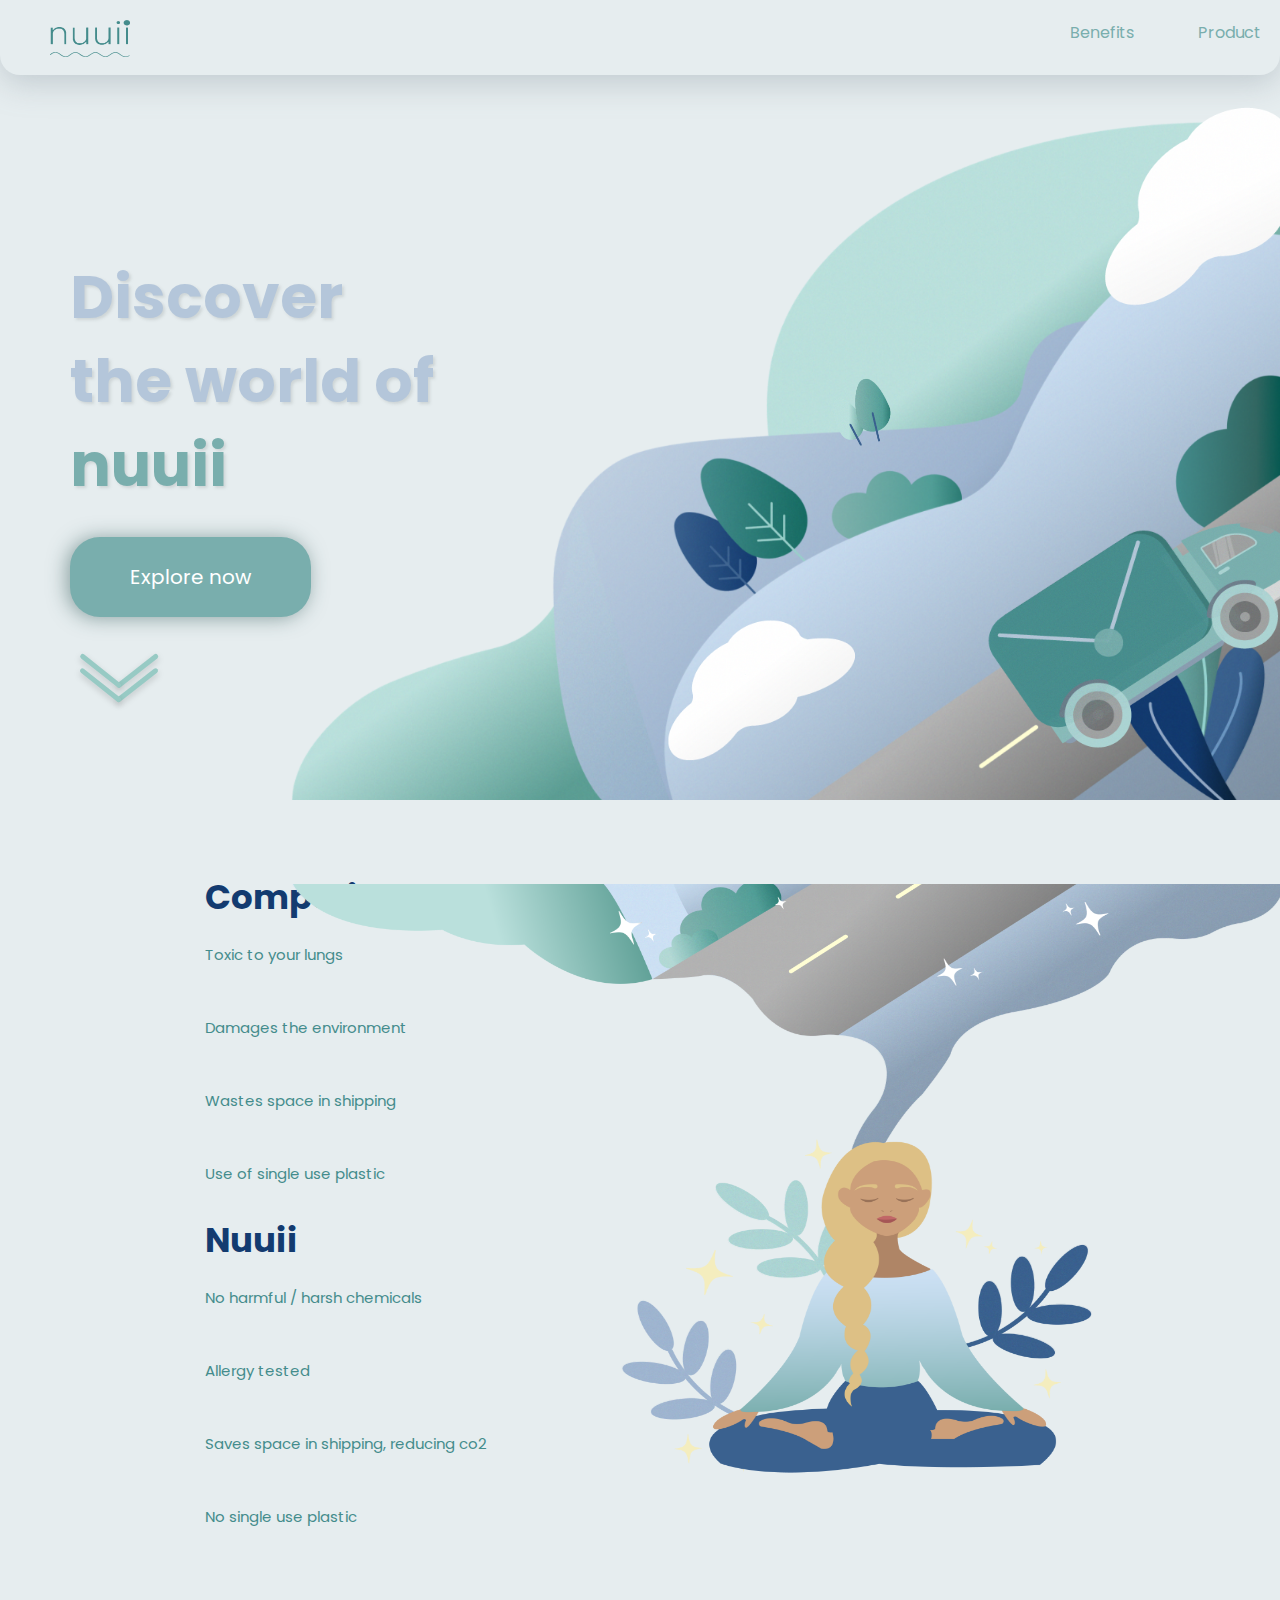
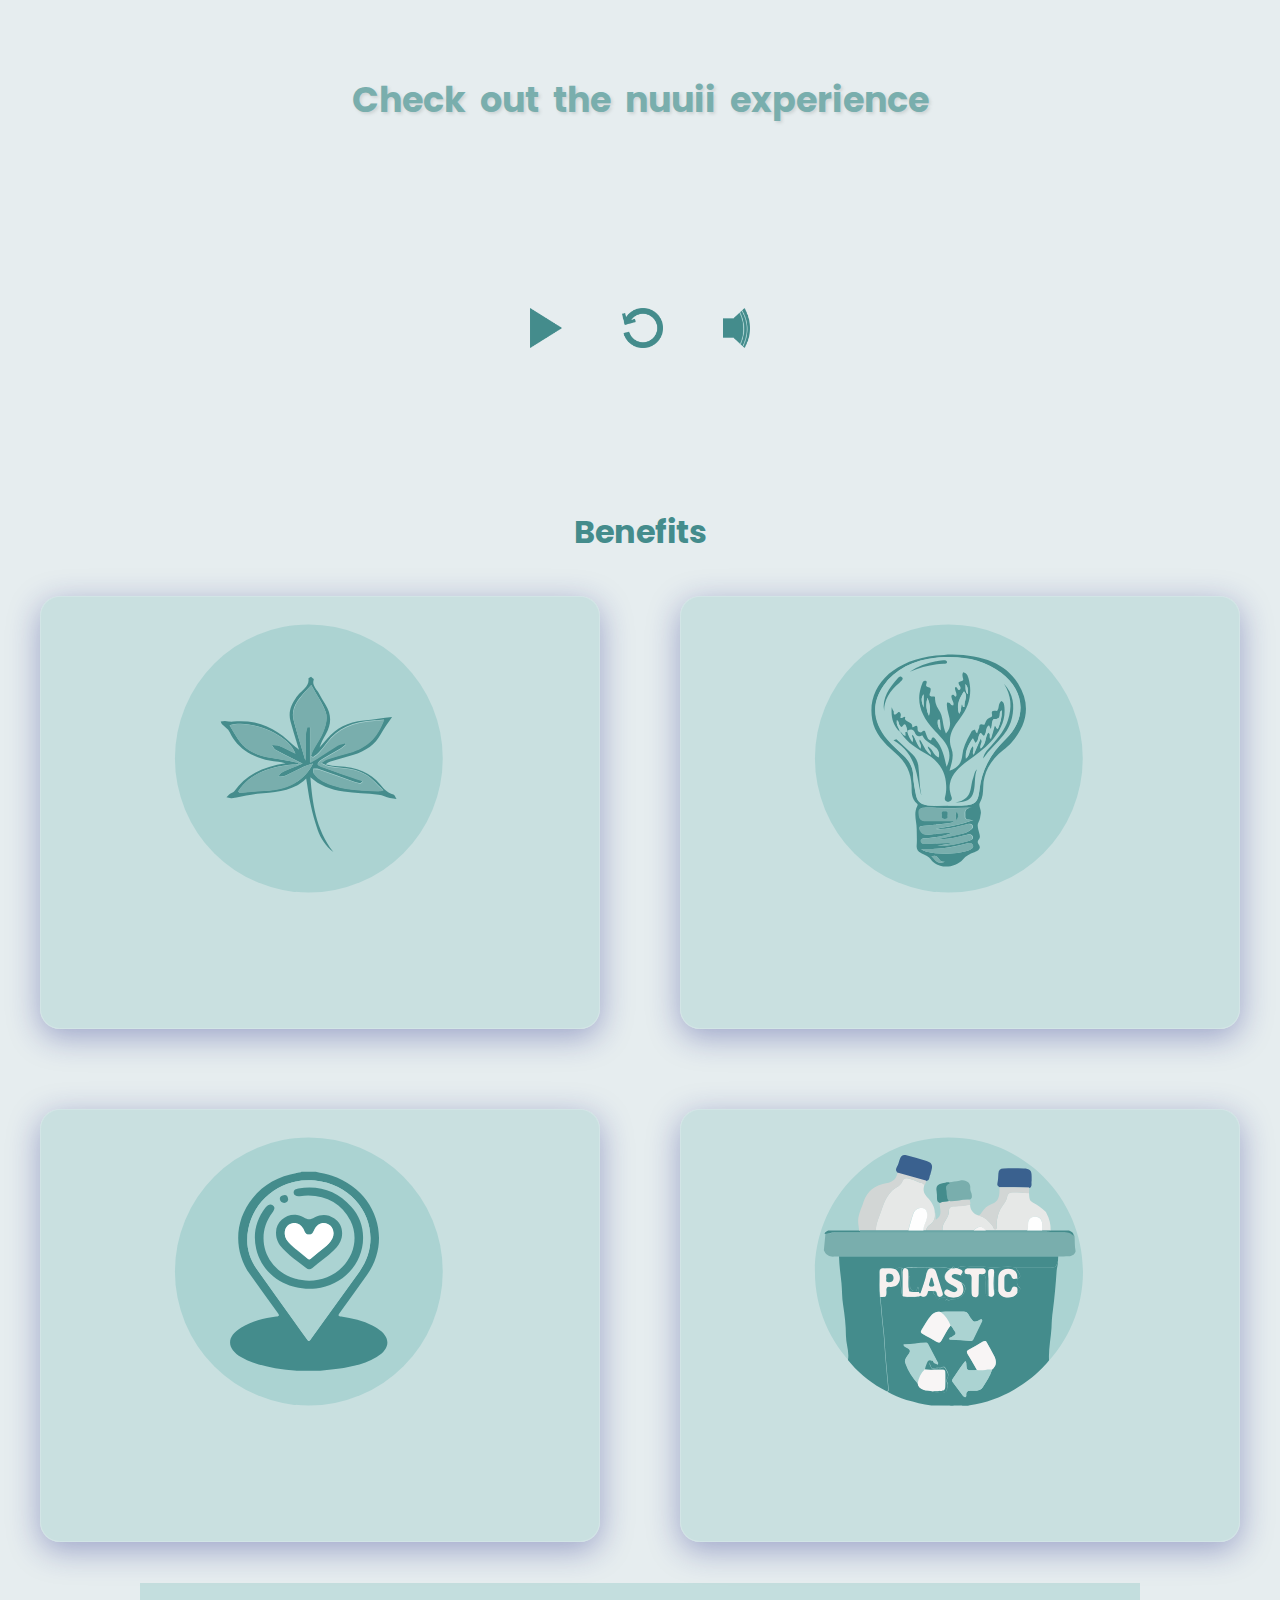
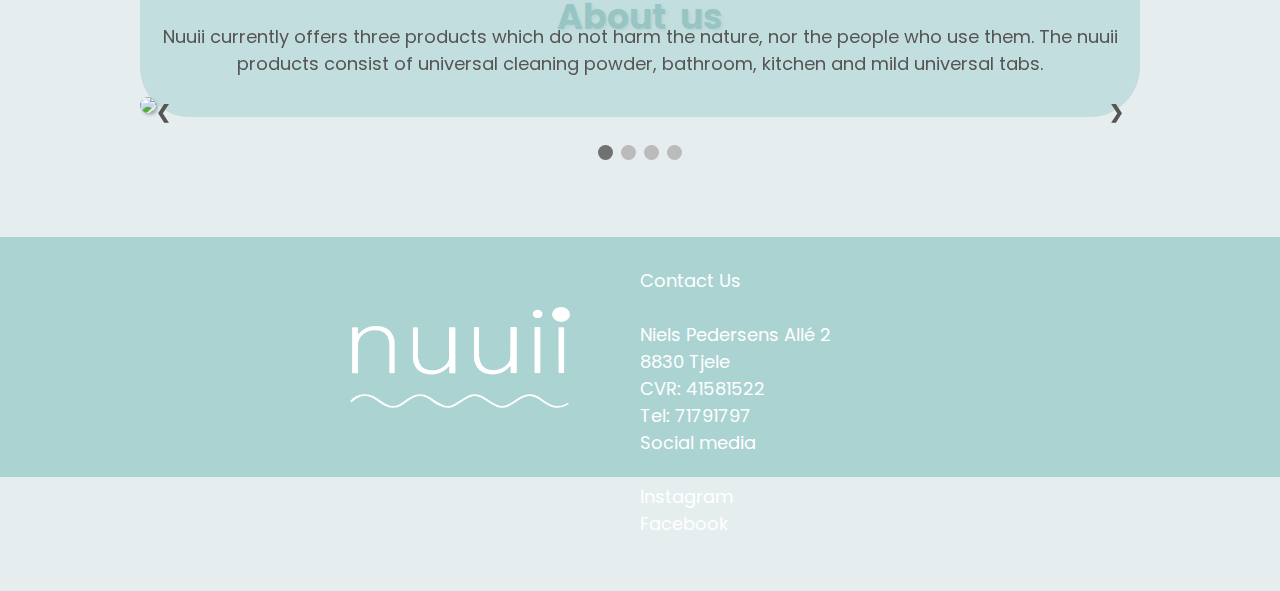
==== Project2/index.html @ 53e1d61e "valentina" ====
<!DOCTYPE HTML>
<html lang="en">

<head>

    <meta name="Description" content="nuuii ...">
    <meta charset="UTF-8">

    <meta name="viewport" content="width=device-width, initial-scale=1.0">

    <title>nuii webdocumentary</title>

    <link rel="icon" type="image/png" href="Media/Logo-circle.png">

    <link rel="stylesheet" href="style.css">

    <!--------------------fonts------------------------>

    <link rel="preconnect" href="https://fonts.gstatic.com">
    <link href="https://fonts.googleapis.com/css2?family=Poppins:wght@100;200;400;600;900&display=swap" rel="stylesheet">

</head>

<body>

    <!--------------------Kenia'sCode------------------------>

    <nav class="box">

        <ul>

            <li><a class="menu" href="">Benefits</a></li>
            <li><a class="menu" href="">Product</a></li>
            <li><a class="menu" href="">Our Video</a></li>

        </ul>

        <img class="logo" src="Media/Logonuuii.png">


    </nav>

    <section class="homepage">

        <div class="text-banner">

            <h1 class="h1-text-hp">Discover the
                world of <span class="nuuii-hp">nuuii</span></h1>

            <div class="button-banner">

                <button class="button-hp">Explore now</button>

            </div>

            <img class="arrows-hp" src="Media/Arrows.png">

        </div>

        <!----------Intro------------>



        <!----------Intro------------>

        <div class="illustration-hp">

            <img class="landscape-hp" src="Media/Landscape.png">

            <img class="truck" src="Media/Truck.png">
            <img class="trees" src="Media/Trees.png">
            <img class="clouds" src="Media/Clouds.png">

        </div>

    </section>

    <script src="https://unpkg.com/scrollreveal"></script>

    <script src="JS.js"></script>


    <!--------------------Kenia'sCode------------------------>

    <!--------------------Kelly'sCode------------------------>

    <section id="about">
        <div class="yoga-illustration">
            <img src="Media/Yogagirl-01.png" alt="yoga-illustration" style="width:1340px;height:650px;">
        </div>

        <div class="benefits-text">

            <h2>Competitor</h2>
            
            <ul class="competitor">
                <li>Toxic to your lungs</li><br>
                <li>Damages the environment</li><br>
                <li>Wastes space in shipping</li><br>
                <li>Use of single use plastic</li>
            </ul>

            <h2>Nuuii</h2>
            
            <ul class="benefits">
               
                <li>No harmful / harsh chemicals</li><br>
                <li>Allergy tested</li><br>
                <li>Saves space in shipping, reducing co2</li><br>
                <li>No single use plastic</li>
                
            </ul>

        </div>
        
    </section>

    <!--------------------Kelly'sCode------------------------>

    <!------Olga's Code----->

    <section class="homepage">

        <div class="ovid">
            <p class="o_text">Check out the nuuii experience</p>
            <video id="myVideo" width="800" class="o_vid">
                <source src="Media/finalvid.mp4" type="video/mp4">
            </video>
        </div>

        <div class="o_buttons">
            <img src="Media/play.png" alt="playbutton" id="oplay" class="o_button">
            <img src="Media/replay.png" alt="replaybutton" id="oreplay" class="o_button">
            <img src="Media/speaker.png" alt="mutebutton" id="omute" class="o_button">
        </div>

    </section>

    <!------Olga's Code----->
    
    <!---Valentina---->
    
    <h1 class="heading_benefits">Benefits</h1>
    <div class="benefits_container1">
        <div class="benefit_box">
            <div class="card__face card__face--front">
                
                <img src="Media/leaffree.svg" alt="benefit1" class="benefitsimage"></div>
            <div class="card__face card__face--back">
                <div class="textv">Protects the nature</div></div>
        </div>
        <div class="benefit_box">
            <div class="card__face card__face--front">
                <img src="Media/lightbulb.svg" alt="benefit2" class="benefitsimage"></div>
            <div class="card__face card__face--back"><div class="textv">
                Inspires other industries on how to rethink products</div></div>
        </div>
        
        
    </div>
    <div class="benefits_container2">
        <div class="benefit_box">
            <div class="card__face card__face--front">
                <img src="Media/location.svg" alt="benefit3" class="benefitsimage"></div><div class="card__face card__face--back"><div class="textv">Supports local businesses</div></div>
        </div>
        <div class="benefit_box">
            <div class="card__face card__face--front">
                <img src="Media/plastic.svg" alt="benefit4" class="benefitsimage"></div>
            <div class="card__face card__face--back">
                <div class="textv">Avoids production of disposable plastic</div></div>
        </div>
    </div>
<script src="main.js"></script>
<!----Valentina----->
    <!------Ieva's Code------->

    <h1 class="i_heading"> About us</h1>

    <div class="slideshow-container">

        <div class="mySlides fade">
            <img class="slide" src="Media/slide1.jpg" style="width:100%">
            <div class="text">Nuuii currently offers three products which do not harm the nature, nor the people who use them. The nuuii products consist of universal cleaning powder, bathroom, kitchen and mild universal tabs.</div>
        </div>

        <div class="mySlides fade">
            <img class="slide" src="Media/slide2.jpg" style="width:100%">
            <div class="text">All of our cleaning products are developed without unnecessary and harmful chemicals and contain ingredients from Danish and local suppliers as much as possible.</div>
        </div>

        <div class="mySlides fade">
            <img class="slide" src="Media/slide3.jpg" style="width:100%">
            <div class="text"> The products are made without water; therefore, they are packed in paper which is produced in Denmark without any harm chemicals. As they don’t contain any water, our products are very small and easy to ship.</div>
        </div>

        <div class="mySlides fade">
            <img class="slide" src="Media/slide4.jpg" style="width:100%">
            <div class="text"> At nuuii we are currently working with four world goals: Responsible consumption and production, Climate action, Life in the sea and Life on land. Our main goal is to protect the environment and to encourage the &nbsp&nbsp&nbsp&nbsp&nbsp use of products which protect nature.

            </div>
        </div>


        <a class="prev" onclick="plusSlides(-1)">&#10094;</a>
        <a class="next" onclick="plusSlides(1)">&#10095;</a>

    </div>
    <br>

    <div class="dot_style" style="text-align:center">
        <span class="dot" onclick="currentSlide(1)"></span>
        <span class="dot" onclick="currentSlide(2)"></span>
        <span class="dot" onclick="currentSlide(3)"></span>
        <span class="dot" onclick="currentSlide(4)"></span>
    </div>

    <footer class="footer">
        <div class="logoimg">
            <img class="ilogoimg" src="Media/logonuuiiwhite.png">
        </div>
        <div class="social">
            <p class="footer_link">Contact Us<br><br>
                Niels Pedersens Allé 2<br>

                8830 Tjele<br>

                CVR: 41581522<br>

                Tel: 71791797<br>
            </p>
            <p class="footer_link">Social media <br><br>
                <a class="inner_footer_link" href="https://www.instagram.com/nuuiidk/">Instagram</a><br>
                <a class="inner_footer_link" href="https://www.facebook.com/nuuiidk-104253007922803">Facebook<br><br><br></a>
            </p>
        </div>
    </footer>

    <!------Ieva's Code------->

    <script src="https://cdnjs.cloudflare.com/ajax/libs/parallax/3.1.0/parallax.min.js"></script>

    <script src="JS.js"></script>

    <script src="JSvid.js"></script>

    <!--    Ieva's code-->

    <script>
        var slideIndex = 1;
        showSlides(slideIndex);

        function plusSlides(n) {
            showSlides(slideIndex += n);
        }

        function currentSlide(n) {
            showSlides(slideIndex = n);
        }

        function showSlides(n) {
            var i;
            var slides = document.getElementsByClassName("mySlides");
            var dots = document.getElementsByClassName("dot");
            if (n > slides.length) {
                slideIndex = 1
            }
            if (n < 1) {
                slideIndex = slides.length
            }
            for (i = 0; i < slides.length; i++) {
                slides[i].style.display = "none";
            }
            for (i = 0; i < dots.length; i++) {
                dots[i].className = dots[i].className.replace(" active", "");
            }
            slides[slideIndex - 1].style.display = "block";
            dots[slideIndex - 1].className += " active";
        }
    </script>
    <!--    Ieva's code-->




</body></html>
---- Project2/style.css ----
* {

    margin: 0;
    padding: 0;
}

/*--------------------Kenia'sCode------------------------*/

body {

    background-color: rgba(129, 167, 177, 0.2);
    font-family: 'Poppins', sans-serif;

}


nav {

    background: rgba(129, 167, 177, 0);
    box-shadow: 0 8px 32px 0 rgba(131, 143, 155, 0.37);
    border-bottom-left-radius: 20px;
    border-bottom-right-radius: 20px;
    border: 0px solid rgba(255, 255, 255, 0.5);
    font-weight: 400;
}

ul {

    list-style: none;

}

li {

    display: inline-block;
    margin: 30px;
    margin-top: 20px;
}

nav .menu {

    text-decoration: none;
    color: #79AEAD;
    position: relative;
    left: 1040px;
}

nav .logo {

    position: absolute;
    top: 20px;
    left: 50px;
    width: 80px;

}

.text-banner {

    color: #B4C6DA;
    width: 35%;
    float: left;
    margin-top: 130px;


}

.h1-text-hp {

    font-size: 60px;
    margin: 0 0 20px;
    line-height: 1.4;
    color: #B4C6DA;
    margin-left: 70px;
    margin-top: 50px;
    text-shadow: 2px 2px 3px rgba(134, 144, 144, 0.25);

}

.nuuii-hp {

    color: #79AEAD;
}

.button-hp {

    border: 0;
    border-radius: 30px;
    padding: 25px 60px;
    margin-top: 10px;
    cursor: pointer;
    color: #ffffff;
    background-color: #79AEAD;
    font-family: 'Poppins', sans-serif;
    margin-left: 70px;
    font-size: 20px;
    box-shadow: -3px 1px 19px 0px rgba(48, 87, 85, 0.5);
}

.arrows-hp {

    margin-left: 70px;
    margin-top: 30px;

}

.arrows-hp {

    -webkit-animation: mover 1s infinite alternate;
    animation: mover 1s infinite alternate;
}

.arrows-hp {
    -webkit-animation: mover 1s infinite alternate;
    animation: mover 1s infinite alternate;
}

@-webkit-keyframes mover {
    0% {
        transform: translateY(0);
    }

    100% {
        transform: translateY(-10px);
    }
}

@keyframes mover {
    0% {
        transform: translateY(0);
    }

    100% {
        transform: translateY(-10px);
    }
}




.landscape-hp {

    float: right;
    height: 800px;
    width: 1340px;
    position: absolute;
    right: 0px;
    top: .3px;

}

.landscape-hp img {

    max-width: 100%;
}

.truck {

    z-index: 1000;
    position: absolute;
    width: 379px;
    height: 278px;
    top: 31rem;
    left: 60rem;
}

.trees {

    z-index: 1000;
    position: absolute;
    width: 92px;
    height: 104px;
    top: 22.5rem;
    left: 51rem;

}

.clouds {

    z-index: 1000;
    position: absolute;
    width: 752px;
    height: 709px;
    top: 5rem;
    left: 40rem;

}


/*-----Olga's Code----*/

.homepage {
    display: flex;
    flex-direction: column;
    margin-bottom: 10rem;
}

.ovid {
    align-content: center;
    justify-content: center;
    margin: 0 auto;
    margin-top: 10rem;
}

.o_text {
    color: #79AEAD;
    font-size: 35px;
    text-shadow: 2px 2px 3px rgba(134, 144, 144, 0.25);
    font-weight: 610;
    text-align: center;
    line-height: 2;
    word-spacing: 7px;
}

.o_vid {
    border-radius: 50px;
}

.o_buttons {
    display: flex;
    flex: row;
    align-content: center;
    justify-content: center;
    margin: 0 auto;
    margin-top: 1rem;
}

.o_button {
    height: 40px;
    margin-left: 30px;
    margin-right: 30px;
}


/*----Olga's Code----*/

/*---Ieva's code-----*/

.i_heading {
    color: #79AEAD;
    font-size: 35px;
    text-shadow: 2px 2px 3px rgba(134, 144, 144, 0.25);
    font-weight: 610;
    text-align: center;
    line-height: 2;
    word-spacing: 7px;
    margin-bottom: 40px;
}

.mySlides {
    display: none
}

img {
    vertical-align: middle;
}


.slideshow-container {
    max-width: 1000px;
    position: relative;
    margin: auto;
}

.slide {
    border-radius: 50px;
    box-shadow: 2px 2px 3px rgba(134, 144, 144, 0.65);
}

.prev,
.next {
    cursor: pointer;
    position: absolute;
    top: 50%;
    width: auto;
    padding: 16px;
    margin-top: -22px;
    color: #555555;
    font-weight: bold;
    font-size: 18px;
    transition: 0.6s ease;
    border-radius: 0 3px 3px 0;
    user-select: none;
}


.next {
    right: 0;
    border-radius: 3px 0 0 3px;
}


.prev:hover,
.next:hover {
    background-color: #ABD3D2;
}

.text {
    color: #555555;
    font-size: 18px;
    padding: 40px 0;
    position: absolute;
    bottom: 0px;
    width: 100%;
    text-align: center;
    background-color: rgba(171, 211, 210, 0.6);
    border-bottom-left-radius: 50px;
    border-bottom-right-radius: 50px;

}

.dot_style {
    padding-bottom: 70px;
}

.dot {
    cursor: pointer;
    height: 15px;
    width: 15px;
    margin: 0 2px;
    background-color: #bbb;
    border-radius: 50%;
    display: inline-block;
    transition: background-color 0.6s ease;
}

.active,
.dot:hover {
    background-color: #717171;
}

.fade {
    -webkit-animation-name: fade;
    -webkit-animation-duration: 1.5s;
    animation-name: fade;
    animation-duration: 1.5s;
}

@-webkit-keyframes fade {
    from {
        opacity: .4
    }

    to {
        opacity: 1
    }
}

@keyframes fade {
    from {
        opacity: .4
    }

    to {
        opacity: 1
    }
}



.footer {
    width: 100%;
    display: inline-block;
    height: 240px;
    background-color: #ABD3D2;

}

.logoimg {
    width: 50%;
    float: left;

    @media (max-width: 200px) {
        width: 100%;
    }

}

.ilogoimg {
    width: 220px;
    margin-left: 350px;
    margin-top: 70px;
}

.social {
    width: 50%;
    float: right;
    margin-top: 30px;
    display: inline-block;

    @media (max-width: 600px) {
        width: 100%;
    }
}

.footer_link {
    color: white;
    font-size: 18px;
    display: inline-block;
    margin-right: 30%;
}

.inner_footer_link {
    text-decoration: none;
    color: white;
}



/*---Ieva's code-----*/

/*-------Responsive----------*/

@media screen and (min-width: 1600px) {

    nav .menu {

        text-decoration: none;
        color: #79AEAD;
        position: relative;
        left: 1150px;
    }

    nav .logo {

        position: absolute;
        top: 15px;
        left: 90px;
        width: 90px;

    }

    .truck {

        z-index: 1000;
        position: absolute;
        width: 379px;
        height: 278px;
        top: 31rem;
        left: 70rem;
    }

    .trees {

        z-index: 1000;
        position: absolute;
        width: 92px;
        height: 104px;
        top: 22.7rem;
        left: 60rem;

    }

    .clouds {

        z-index: 1000;
        position: absolute;
        width: 752px;
        height: 709px;
        top: 5rem;
        left: 40rem;

    }

}


@media screen and (min-width: 1700px) {

    nav .menu {

        text-decoration: none;
        color: #79AEAD;
        position: relative;
        left: 1300px;
    }

    nav .logo {

        position: absolute;
        top: 15px;
        left: 90px;
        width: 90px;

    }

    .truck {

        z-index: 1000;
        position: absolute;
        width: 379px;
        height: 278px;
        top: 31rem;
        left: 80rem;
    }

    .trees {

        z-index: 1000;
        position: absolute;
        width: 92px;
        height: 104px;
        top: 22.5rem;
        left: 70rem;

    }

    .clouds {

        z-index: 1000;
        position: absolute;
        width: 752px;
        height: 709px;
        top: 5rem;
        left: 50rem;

    }

}

@media screen and (min-width: 1900px) {

    nav .menu {

        text-decoration: none;
        color: #79AEAD;
        position: relative;
        left: 1500px;
    }

    nav .logo {

        position: absolute;
        top: 15px;
        left: 90px;
        width: 90px;

    }

    .truck {

        z-index: 1000;
        position: absolute;
        width: 379px;
        height: 278px;
        top: 31rem;
        left: 90rem;
    }

    .trees {

        z-index: 1000;
        position: absolute;
        width: 92px;
        height: 104px;
        top: 22.7rem;
        left: 80rem;

    }

    .clouds {

        z-index: 1000;
        position: absolute;
        width: 752px;
        height: 709px;
        top: 5rem;
        left: 62rem;

    }

}

/*--------------------Kenia'sCode------------------------*/

/*--------------------Kelly'sCode------------------------*/

#about {
    width: 100%;
    height: 70vh;
    box-sizing: border-box;
    display: flex;
    align-items: center;
    justify-content: space-between;
    margin: 5px 5px 0px 5px;
    position: relative;
}

.yoga-illustration {

    float: right;
    height: 800px;
    width: 1340px;
    position: absolute;
    right: 1px;
    top: 9px;

}

.benefits-text {
    
    color: #B4C6DA;
    width: 100%;
    float: left;
    margin-top: 50px;
    margin-left: 200px;
}

.benefits-text h2 {

    font-family: 'Poppins', sans-serif;
    font-size: 34px;
    color: #133B70;
    padding: 0px;
    margin-left: 0px;
}

.benefits-text li {

    font-family: 'Poppins', sans-serif;
    font-size: 15px;
    color: #448C8C;
    margin-left: 0px;
}

ul .competitor {
    list-style-image: url("Media/times-circle.png");
}

ul .benefits {
    list-style-image: url("Media/check-circle.png");
}

/*--------------------Kelly'sCode------------------------*/


/*----Ieva's code----*/
@media only screen and (max-width: 300px) {

    .prev,
    .next,
    .text {
        font-size: 11px
    }
}

/*----Ieva's code----*/


/*----Valentina's code----*/

.heading_benefits {
    text-align: center;
   color: #448c8c;
    font-size: 32px;
}

.benefits_container1 {
    display: flex;
    flex-direction: row;
}

.benefits_container2 {
    display: flex;
    flex-direction: row;
}

.benefit_box {
    background: rgba(172, 211, 210, 0.50);
    box-shadow: 0 8px 32px 0 rgba(31, 38, 135, 0.37);
    border-radius: 20px;
    border: 1px solid rgba(255, 255, 255, 0.18);
    transition: transform 1s;
    transform-style: preserve-3d;
    cursor: pointer;
    width: 50%;
    margin: 40px;
}

.benefit_box.is-flipped {
    transform: rotateY(180deg);
}

.textv {
    font-size: 32px;
    text-align: center;
    color: #448c8c;

}

.benefitsimage {
    width: 100%;
    height: 100%;

}

.card__face {
    -webkit-backface-visibility: hidden;
    backface-visibility: hidden;
    overflow: hidden;
    

}

.card__face--front {
    display: flex;
    align-items: center;
    justify-content: center;
}

.card__face--back {
    transform: rotateY(180deg);
    align-items: center;
    display: flex;
    justify-content: center;
     top: -180px;
     color: #448c8c;
    position: relative;
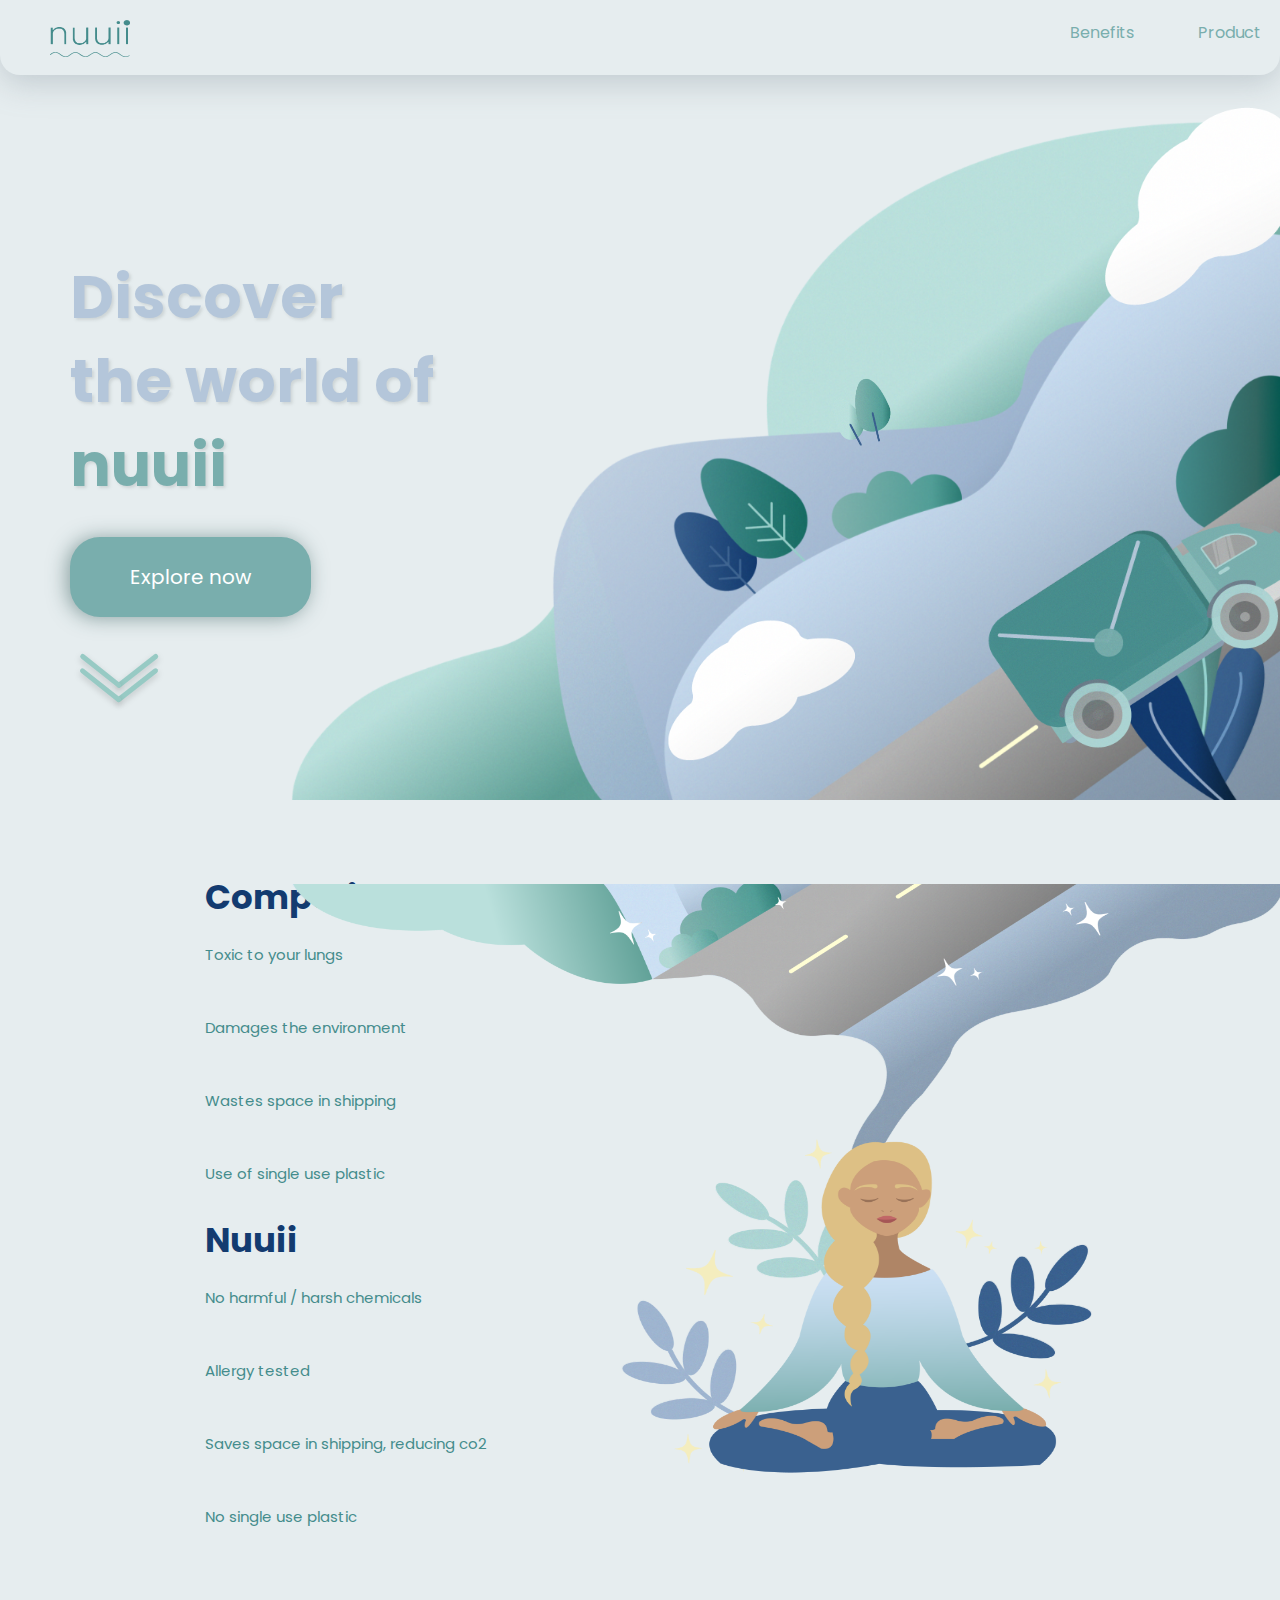
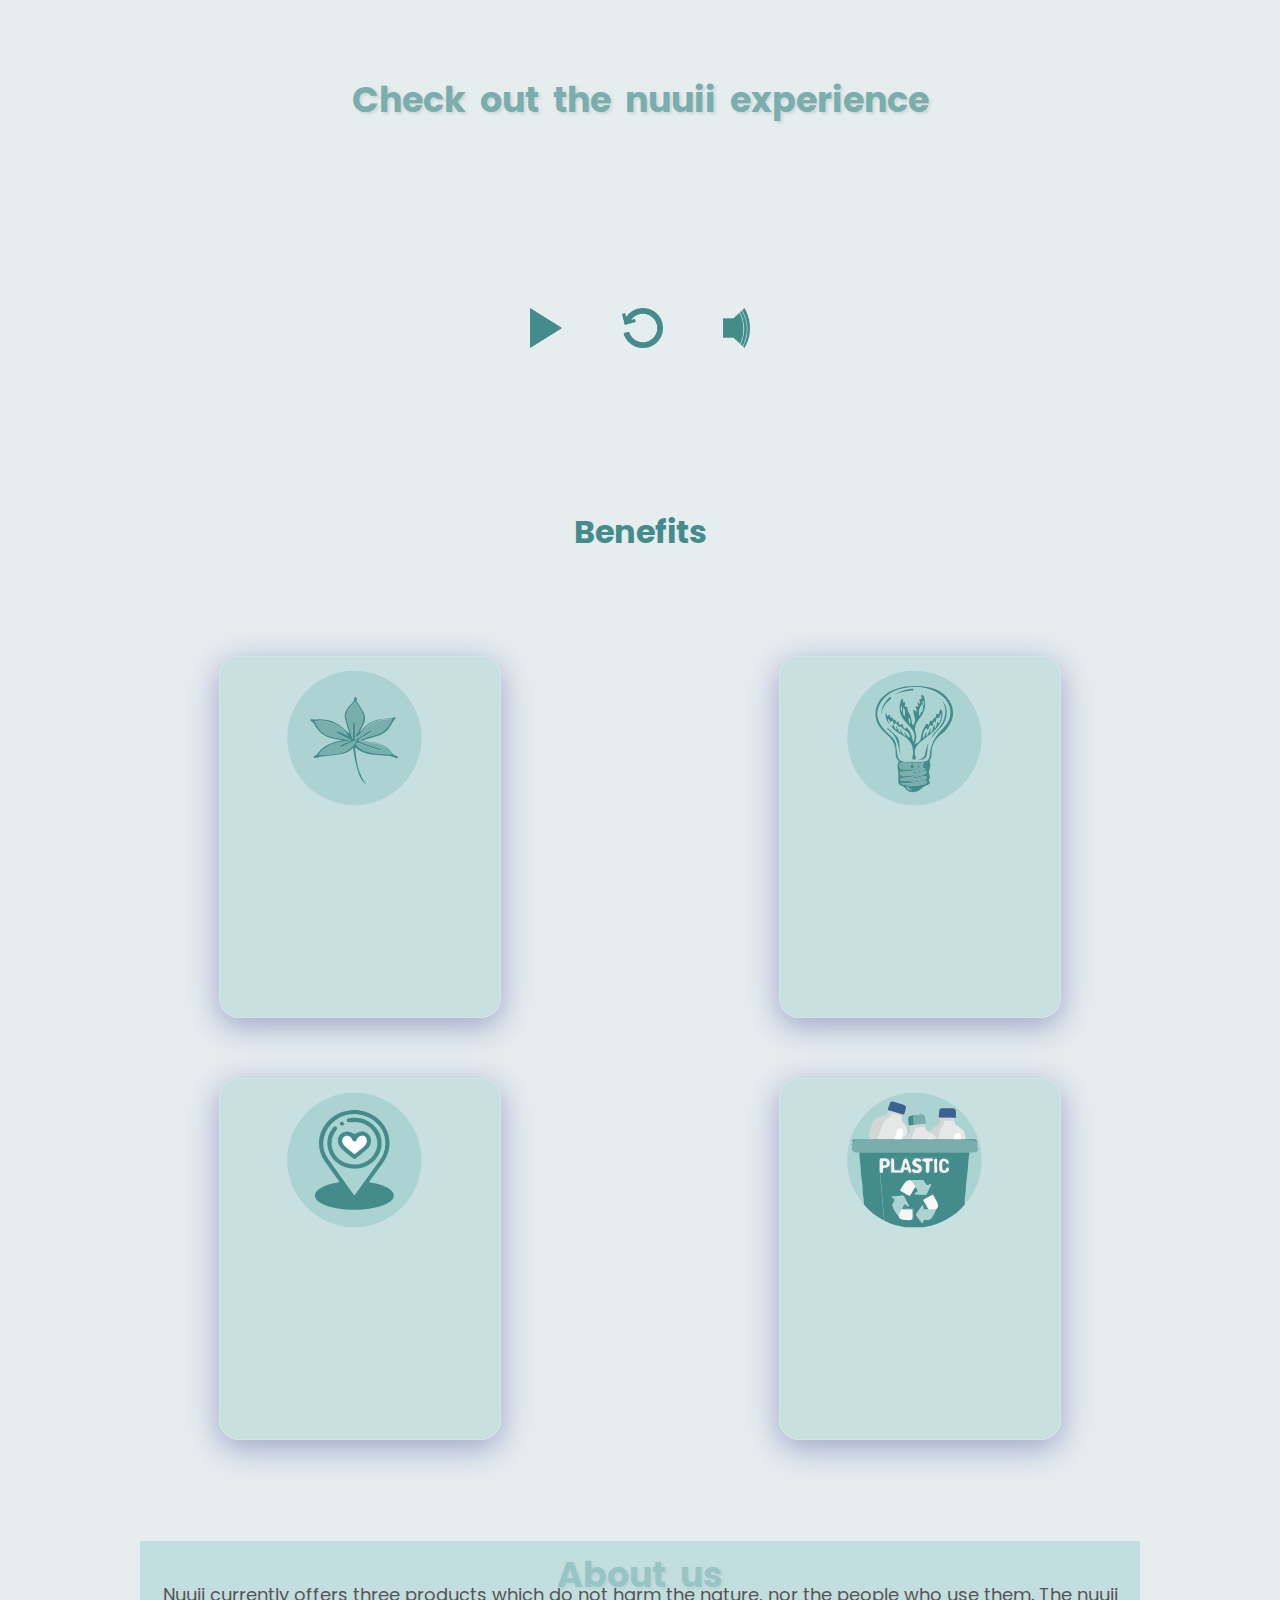
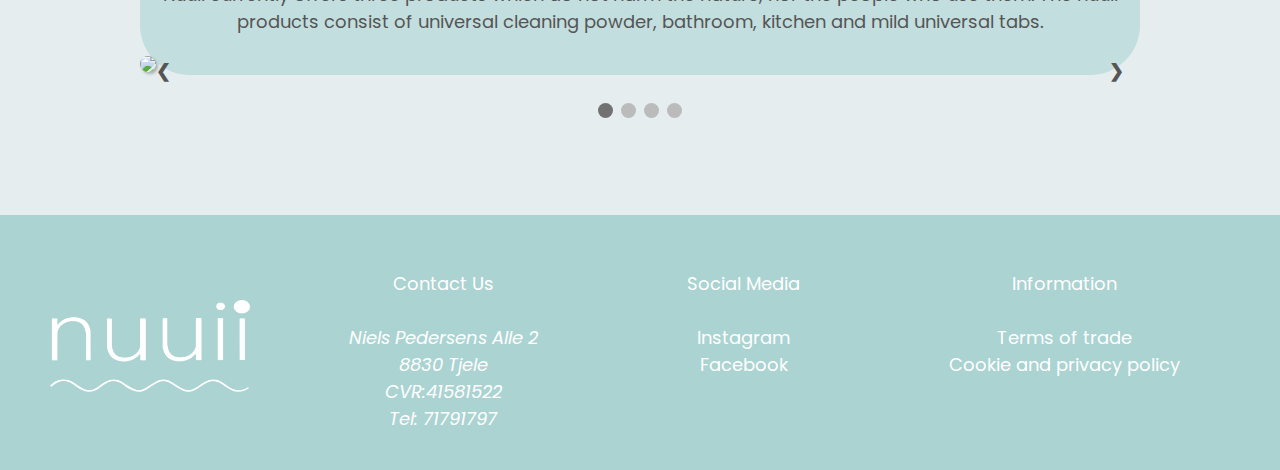
==== commit 29dcda24: "Add files via upload" ====
--- a/Project2/index.html
+++ b/Project2/index.html
@@ -170,7 +170,7 @@
                 <div class="textv">Avoids production of disposable plastic</div></div>
         </div>
     </div>
-<script src="main.js"></script>
+
 <!----Valentina----->
     <!------Ieva's Code------->
 
@@ -214,27 +214,48 @@
         <span class="dot" onclick="currentSlide(4)"></span>
     </div>
 
-    <footer class="footer">
-        <div class="logoimg">
-            <img class="ilogoimg" src="Media/logonuuiiwhite.png">
-        </div>
-        <div class="social">
-            <p class="footer_link">Contact Us<br><br>
-                Niels Pedersens Allé 2<br>
-
-                8830 Tjele<br>
-
-                CVR: 41581522<br>
-
-                Tel: 71791797<br>
-            </p>
-            <p class="footer_link">Social media <br><br>
-                <a class="inner_footer_link" href="https://www.instagram.com/nuuiidk/">Instagram</a><br>
-                <a class="inner_footer_link" href="https://www.facebook.com/nuuiidk-104253007922803">Facebook<br><br><br></a>
-            </p>
-        </div>
+   <footer class="page_footer">
+        <div class="footer_card">
+
+            <img class="footer_logo" src="Media/logonuuiiwhite.png">
+
+            
+           
+        </div>
+
+
+
+        <div class="footer_card  footer_card_extra">
+            <p> Contact Us</p> <br>
+            <address>
+                Niels Pedersens Alle 2<br>
+               8830 Tjele<br>
+                CVR:41581522 <br>
+                Tel: 71791797
+            </address>
+
+
+        </div>
+
+
+        <div class="footer_card footer_card_extra">
+            <p class="footer_card_heading"> Social Media</p><br>
+            <a href="https://www.instagram.com/nuuiidk/" class="footer_link"> Instagram </a> <br>
+            <a href="https://www.facebook.com/nuuiidk-104253007922803" class="footer_link"> Facebook </a><br>
+          
+        </div>
+    
+    <div class="footer_card footer_card_extra">
+            <p class="footer_card_heading"> Information</p><br>
+            <a href="https://nuuii.dk/handelsbetingelser/?fbclid=IwAR3FvXA_qABhK6KCgofdO5GJLBLH6RFBMvuGz9kYbUee5XXHCWt2GOiR4oM" class="footer_link"> Terms of trade </a> <br>
+            <a href="https://nuuii.dk/cookie-og-privatlivspolitik/" class="footer_link"> Cookie and privacy policy </a><br>
+          
+        </div>
+       
+
     </footer>
 
+
     <!------Ieva's Code------->
 
     <script src="https://cdnjs.cloudflare.com/ajax/libs/parallax/3.1.0/parallax.min.js"></script>
@@ -242,6 +263,8 @@
     <script src="JS.js"></script>
 
     <script src="JSvid.js"></script>
+    
+    <script src="main.js"></script>
 
     <!--    Ieva's code-->
 
--- a/Project2/style.css
+++ b/Project2/style.css
@@ -357,52 +357,38 @@
 
 
 
-.footer {
-    width: 100%;
-    display: inline-block;
-    height: 240px;
-    background-color: #ABD3D2;
-
-}
-
-.logoimg {
-    width: 50%;
-    float: left;
-
-    @media (max-width: 200px) {
-        width: 100%;
-    }
-
-}
-
-.ilogoimg {
-    width: 220px;
-    margin-left: 350px;
+.page_footer {
+    display: flex;
+    flex-direction: row;
+    justify-content:space-around;
+    height: 15rem;
+    text-align: center;
+    background-color:#ABD3D2;
+    padding-top: 15px;
+    margin-top: 20px;
+
+}
+
+.footer_logo {
+    width: 200px;
     margin-top: 70px;
-}
-
-.social {
-    width: 50%;
-    float: right;
-    margin-top: 30px;
-    display: inline-block;
-
-    @media (max-width: 600px) {
-        width: 100%;
-    }
-}
+
+}
+
 
 .footer_link {
     color: white;
+    text-decoration: none;
+}
+
+.footer_card_extra {
+    margin-top: 40px;
+    color: white;
+    margin-right: 50px;
     font-size: 18px;
-    display: inline-block;
-    margin-right: 30%;
-}
-
-.inner_footer_link {
-    text-decoration: none;
-    color: white;
-}
+}
+
+
 
 
 
@@ -652,16 +638,23 @@
     text-align: center;
    color: #448c8c;
     font-size: 32px;
+    padding-bottom: 100px;
 }
 
 .benefits_container1 {
     display: flex;
     flex-direction: row;
+    margin-right: 5em; 
+    margin-left: 5em;
 }
 
 .benefits_container2 {
     display: flex;
     flex-direction: row;
+    padding-top: 60px;
+    padding-bottom: 100px;
+    margin-right: 5em; 
+    margin-left: 5em; 
 }
 
 .benefit_box {
@@ -672,8 +665,8 @@
     transition: transform 1s;
     transform-style: preserve-3d;
     cursor: pointer;
-    width: 50%;
-    margin: 40px;
+    width: 25%;
+    margin: 0 auto;
 }
 
 .benefit_box.is-flipped {
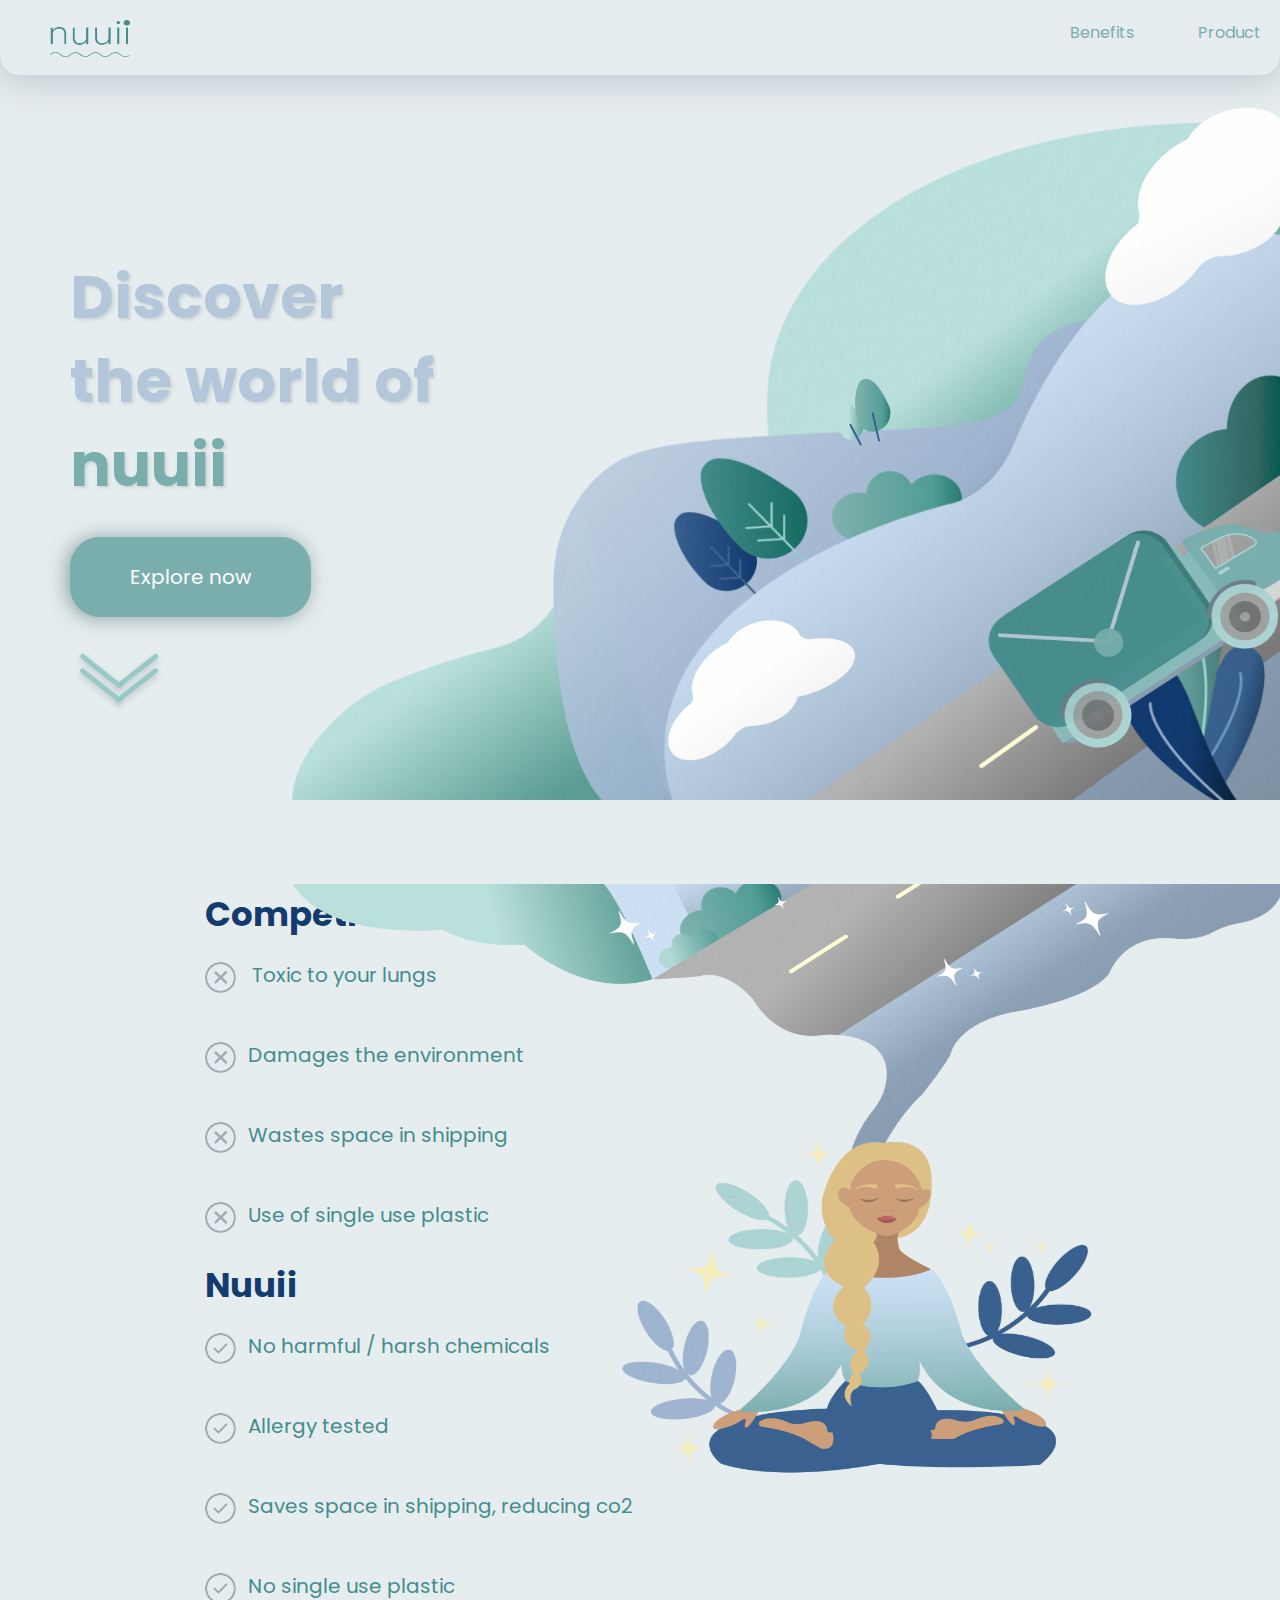
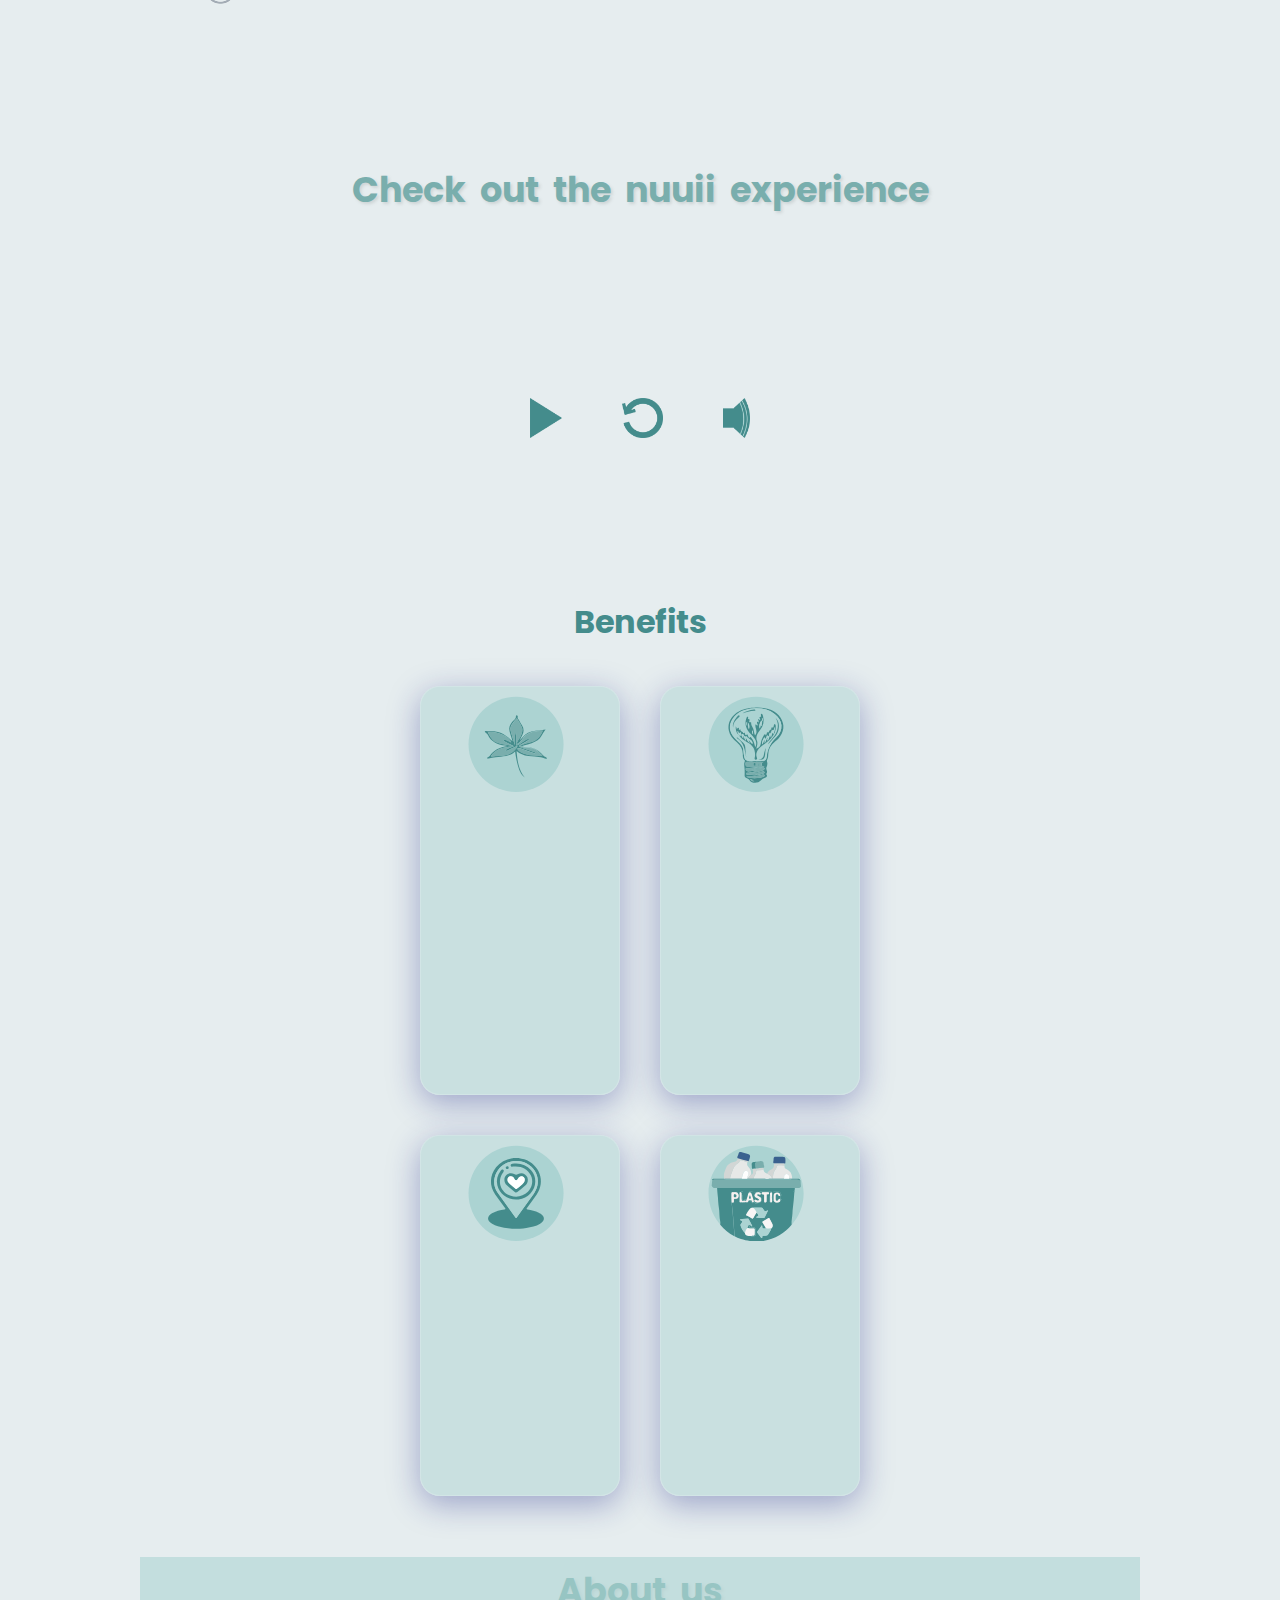
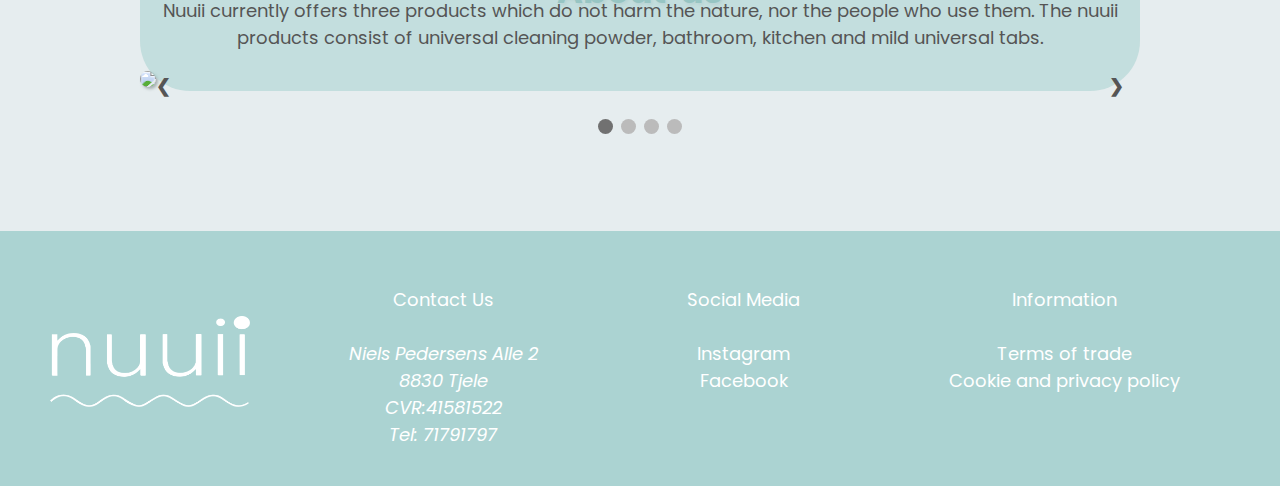
==== commit 53a91bd8: "Add files via upload" ====
--- a/Project2/index.html
+++ b/Project2/index.html
@@ -94,20 +94,20 @@
             <h2>Competitor</h2>
             
             <ul class="competitor">
-                <li>Toxic to your lungs</li><br>
-                <li>Damages the environment</li><br>
-                <li>Wastes space in shipping</li><br>
-                <li>Use of single use plastic</li>
+                <img src="Media/times-circle.png">&nbsp&nbsp&nbsp <li>Toxic to your lungs</li><br>
+                <img src="Media/times-circle.png">&nbsp&nbsp&nbsp<li>Damages the environment</li><br>
+                <img src="Media/times-circle.png">&nbsp&nbsp&nbsp<li>Wastes space in shipping</li><br>
+                <img src="Media/times-circle.png">&nbsp&nbsp&nbsp<li>Use of single use plastic</li>
             </ul>
 
             <h2>Nuuii</h2>
             
             <ul class="benefits">
                
-                <li>No harmful / harsh chemicals</li><br>
-                <li>Allergy tested</li><br>
-                <li>Saves space in shipping, reducing co2</li><br>
-                <li>No single use plastic</li>
+                <img src="Media/check-circle.png">&nbsp&nbsp&nbsp<li>No harmful / harsh chemicals</li><br>
+                 <img src="Media/check-circle.png">&nbsp&nbsp&nbsp<li>Allergy tested</li><br>
+                 <img src="Media/check-circle.png">&nbsp&nbsp&nbsp<li>Saves space in shipping, reducing co2</li><br>
+                 <img src="Media/check-circle.png">&nbsp&nbsp&nbsp<li>No single use plastic</li>
                 
             </ul>
 
--- a/Project2/style.css
+++ b/Project2/style.css
@@ -562,7 +562,7 @@
 
 #about {
     width: 100%;
-    height: 70vh;
+    height: 80vh;
     box-sizing: border-box;
     display: flex;
     align-items: center;
@@ -603,9 +603,9 @@
 .benefits-text li {
 
     font-family: 'Poppins', sans-serif;
-    font-size: 15px;
     color: #448C8C;
     margin-left: 0px;
+    font-size: 20px;
 }
 
 ul .competitor {
@@ -638,23 +638,25 @@
     text-align: center;
    color: #448c8c;
     font-size: 32px;
-    padding-bottom: 100px;
+    margin-bottom: 20px;
+    
 }
 
 .benefits_container1 {
     display: flex;
     flex-direction: row;
-    margin-right: 5em; 
-    margin-left: 5em;
+    margin-left: 400px;
+    margin-right: 400px;
+   
 }
 
 .benefits_container2 {
     display: flex;
     flex-direction: row;
-    padding-top: 60px;
-    padding-bottom: 100px;
-    margin-right: 5em; 
-    margin-left: 5em; 
+    margin-left: 400px;
+    margin-right: 400px;
+    margin-bottom: 40px;
+   
 }
 
 .benefit_box {
@@ -665,10 +667,11 @@
     transition: transform 1s;
     transform-style: preserve-3d;
     cursor: pointer;
-    width: 25%;
-    margin: 0 auto;
-}
-
+    width: 50%;
+    margin: 20px;
+    
+   
+}
 .benefit_box.is-flipped {
     transform: rotateY(180deg);
 }
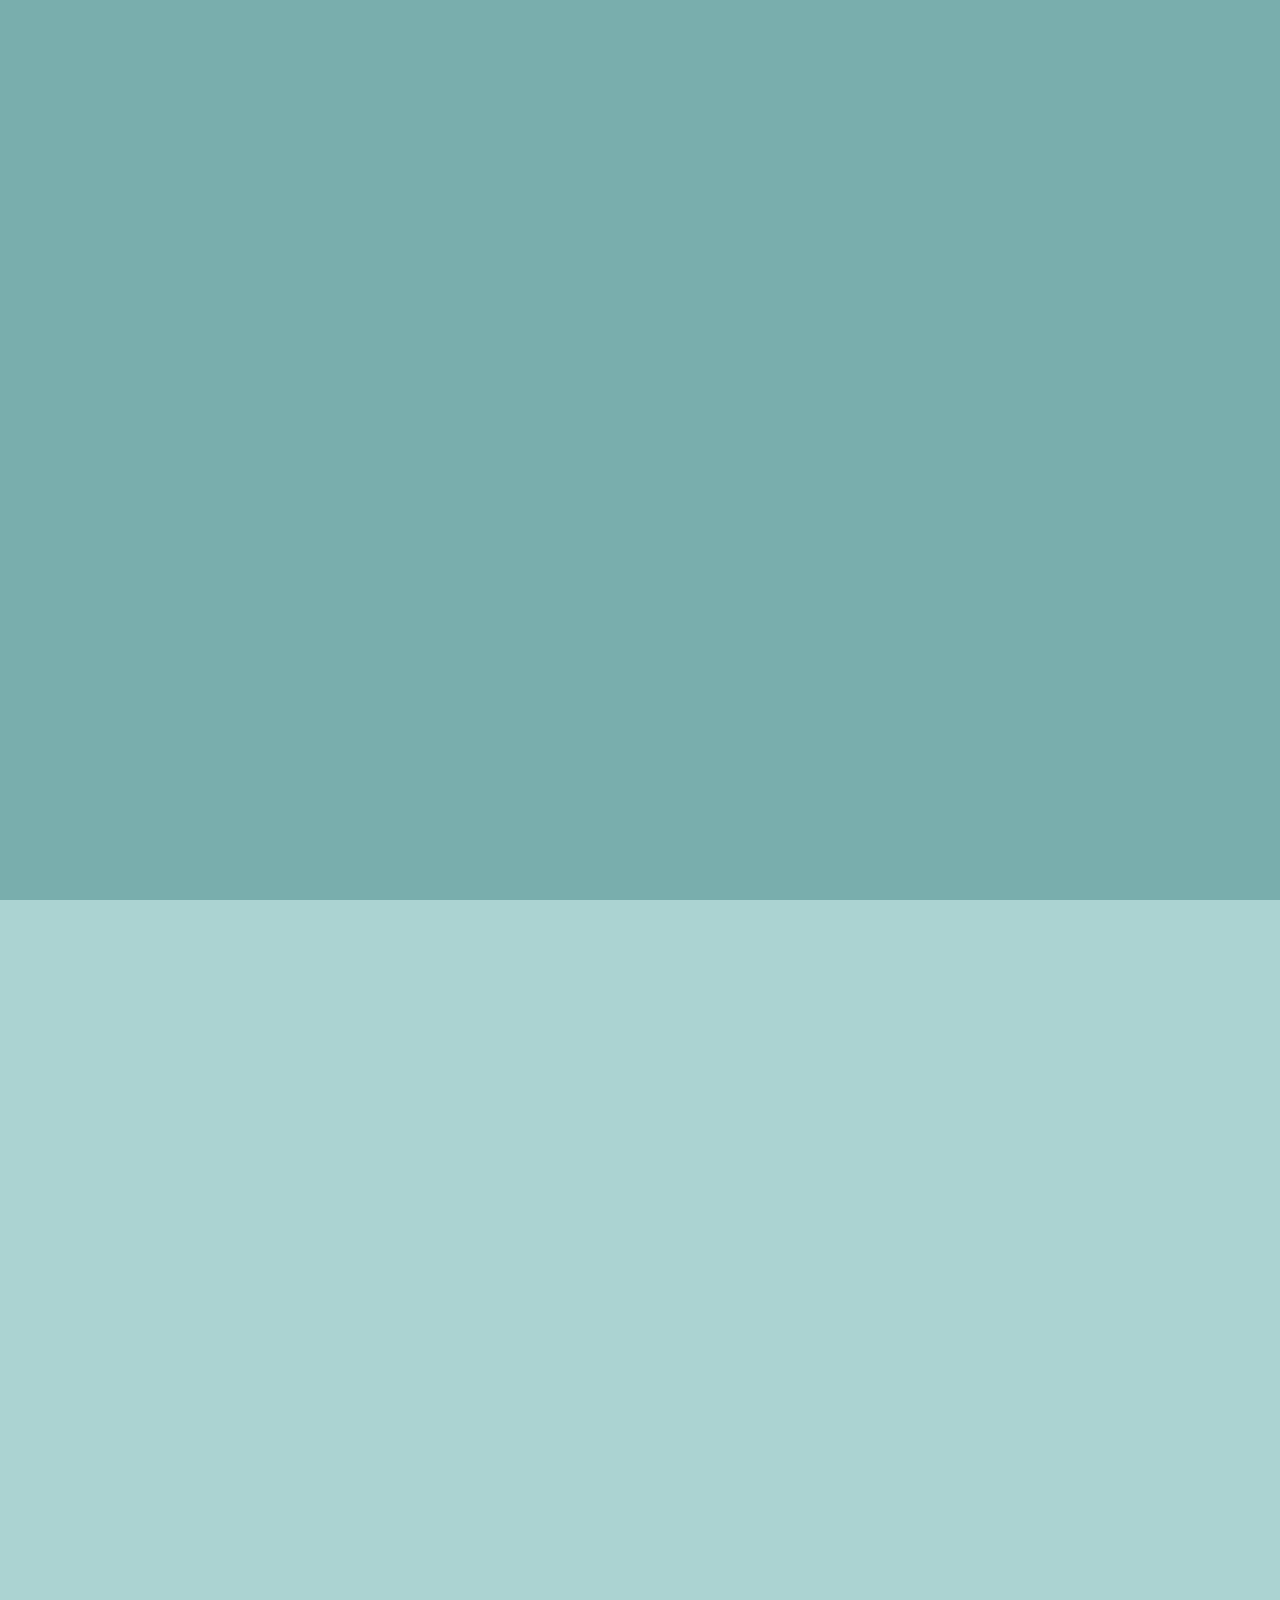
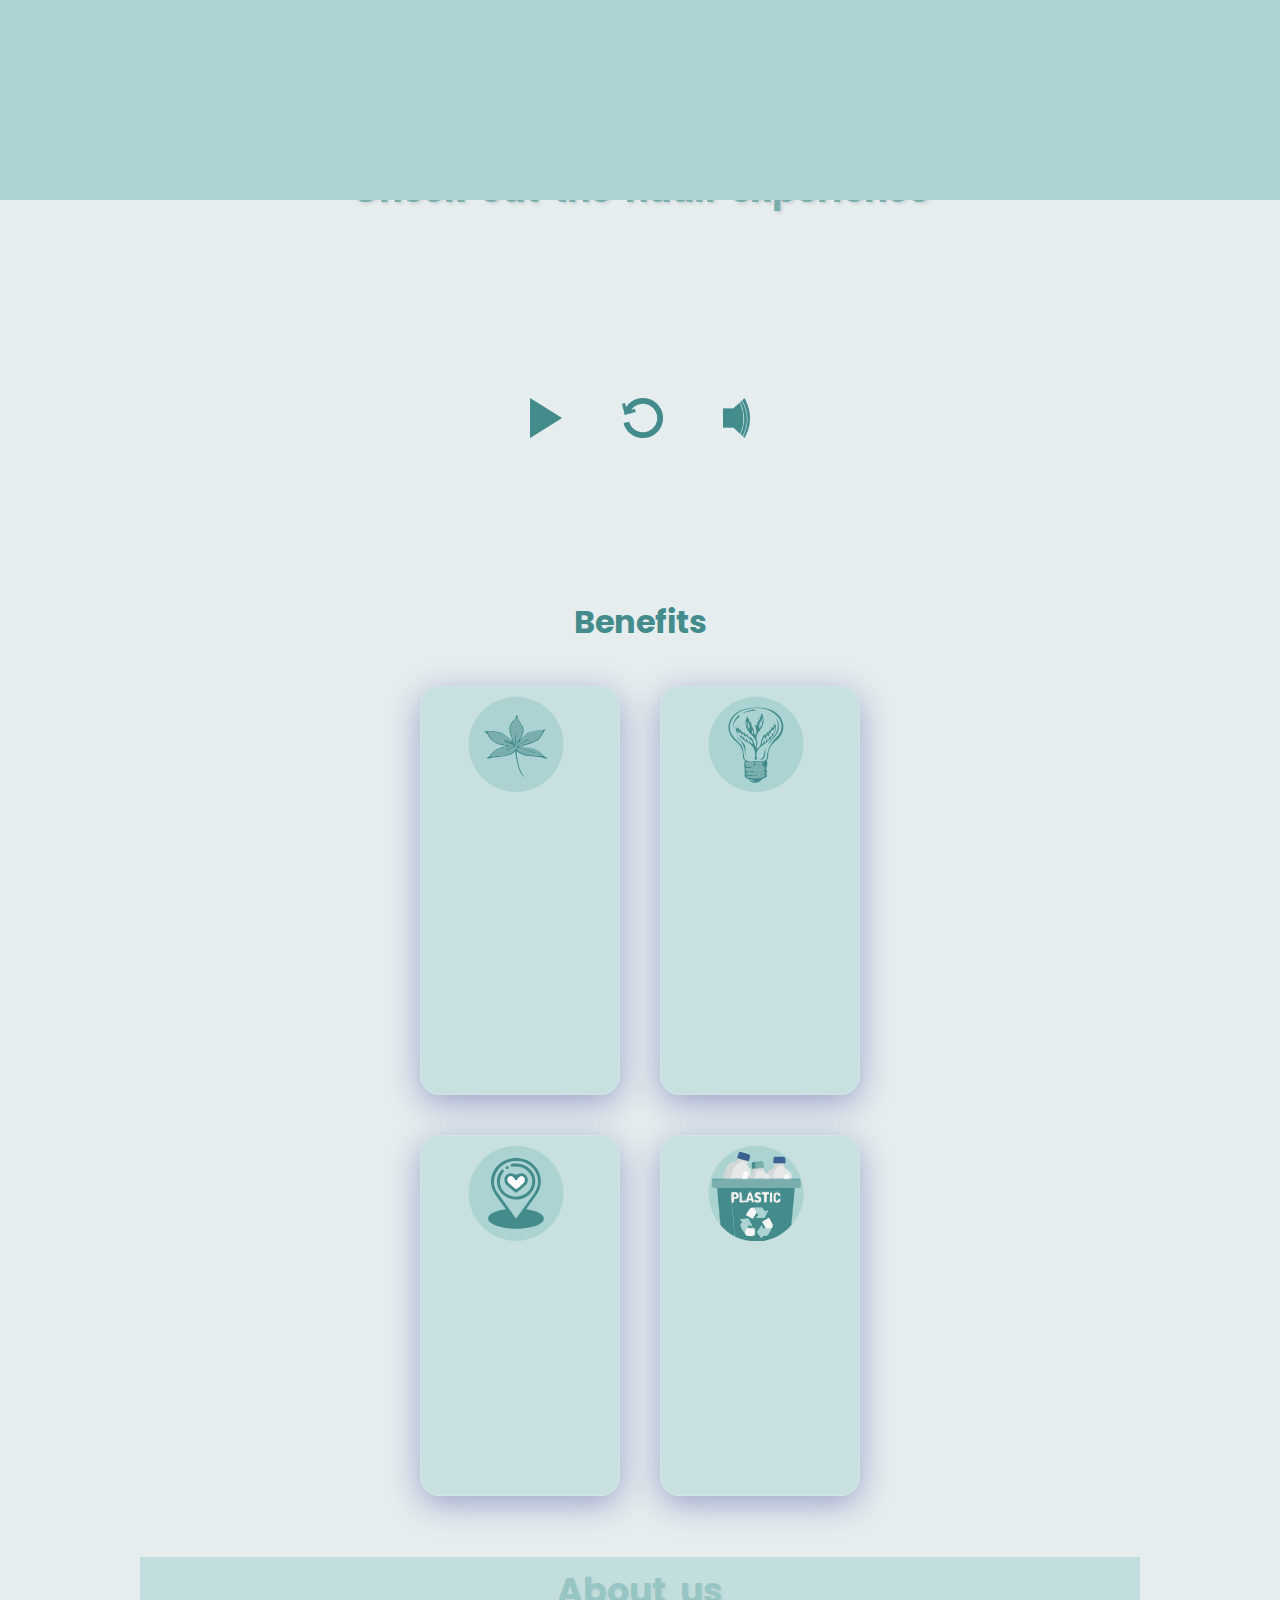
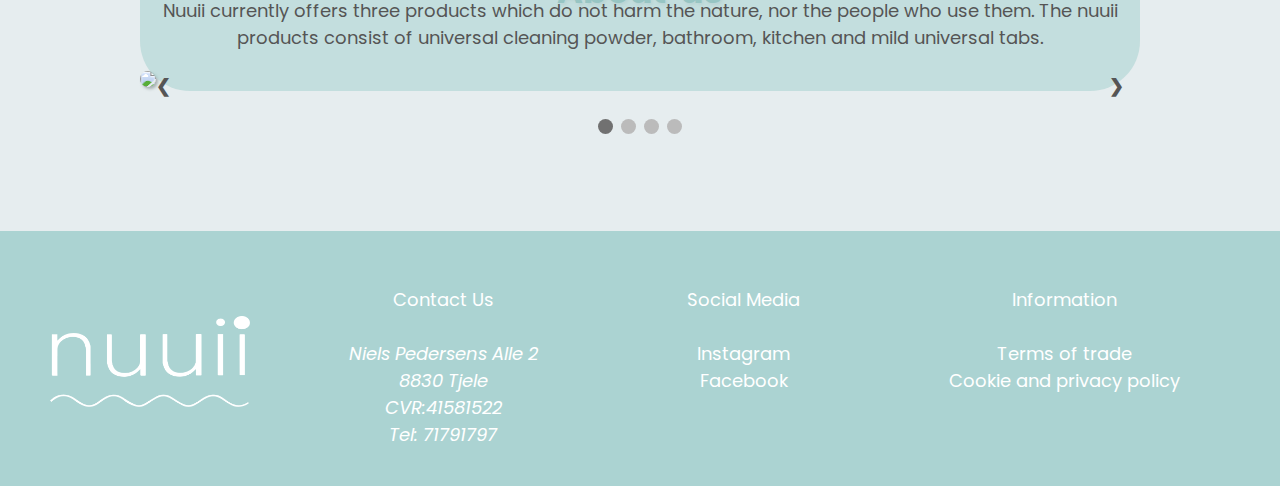
==== commit ada74ba9: "Added the slider" ====
--- a/Project2/index.html
+++ b/Project2/index.html
@@ -59,7 +59,28 @@
 
         <!----------Intro------------>
 
-
+        <div class="intro-slider">
+
+            <div class="intro-text-slider">
+
+                <h1 class="hide-slider">
+                    <span class="text-slider">Small Actions</span>
+                </h1>
+                <h1 class="hide-slider">
+                    <span class="text-slider">Big</span>
+                </h1>
+                <h1 class="hide-slider">
+                    <span class="text-slider">Changes.</span>
+                </h1>
+            </div>
+
+        </div>
+
+        <div class="slider"></div>
+
+        <script src="https://cdnjs.cloudflare.com/ajax/libs/gsap/3.5.1/gsap.min.js" integrity="sha512-IQLehpLoVS4fNzl7IfH8Iowfm5+RiMGtHykgZJl9AWMgqx0AmJ6cRWcB+GaGVtIsnC4voMfm8f2vwtY+6oPjpQ==" crossorigin="anonymous"></script>
+
+        <script src="JSslider.js"></script>
 
         <!----------Intro------------>
 
--- a/Project2/style.css
+++ b/Project2/style.css
@@ -556,6 +556,52 @@
 
 }
 
+/*-----Intro----*/
+
+.intro-slider {
+
+    background: #79AEAD;
+    position: fixed;
+    top: 0;
+    left: 0;
+    width: 100%;
+    height: 100%;
+    display: flex;
+    justify-content: center;
+    align-items: center;
+    z-index: 6000;
+}
+
+.slider {
+
+    background: #ABD3D2;
+    position: fixed;
+    top: 0;
+    left: 0;
+    width: 100%;
+    height: 100%;
+    transform: translateY(100%);
+}
+
+.intro-text-slider {
+
+    color: rgb(233, 233, 233);
+    font-family: 'Poppins', sans-serif;
+    font-size: 5rem;
+}
+
+.hide-slider {
+    
+    background: #79AEAD;
+    overflow: hidden;
+}
+
+.hide-slider span {
+    
+    transform: translateY(100%);
+    display: inline-block;
+}
+
 /*--------------------Kenia'sCode------------------------*/
 
 /*--------------------Kelly'sCode------------------------*/
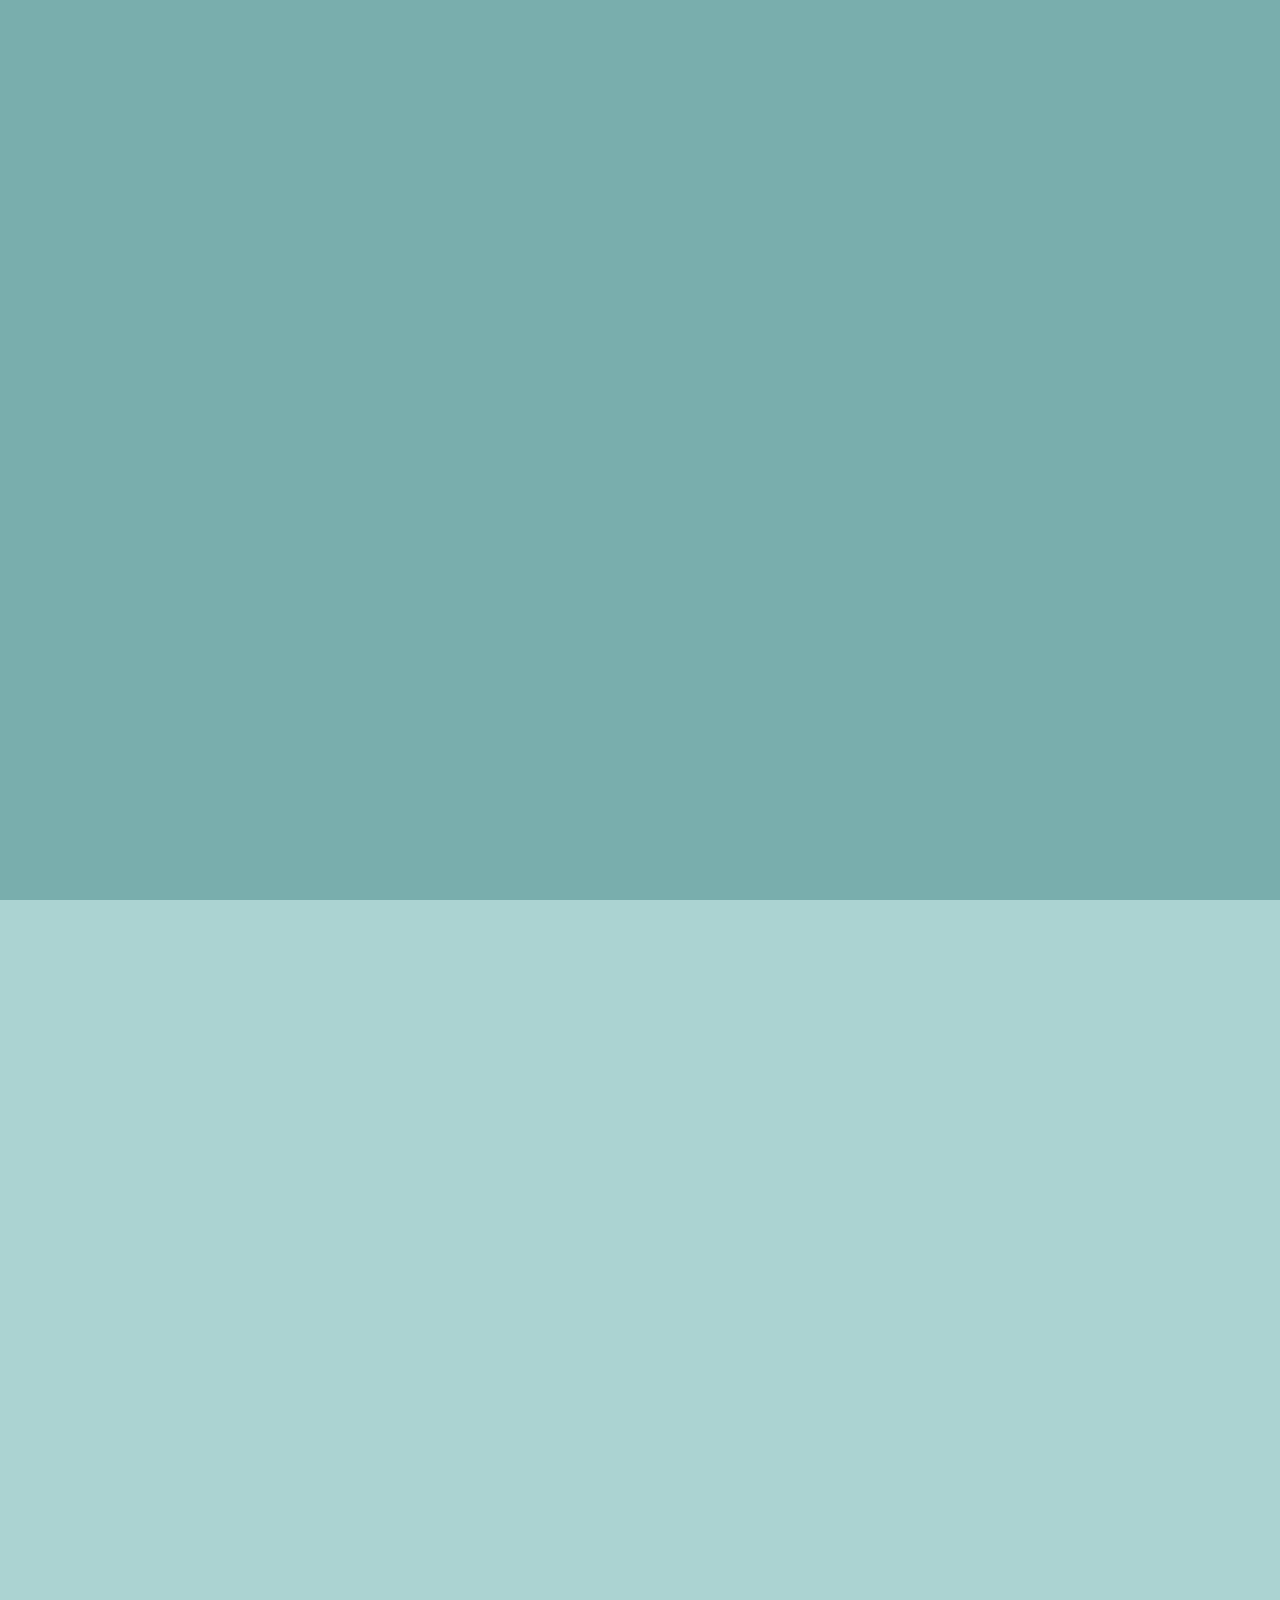
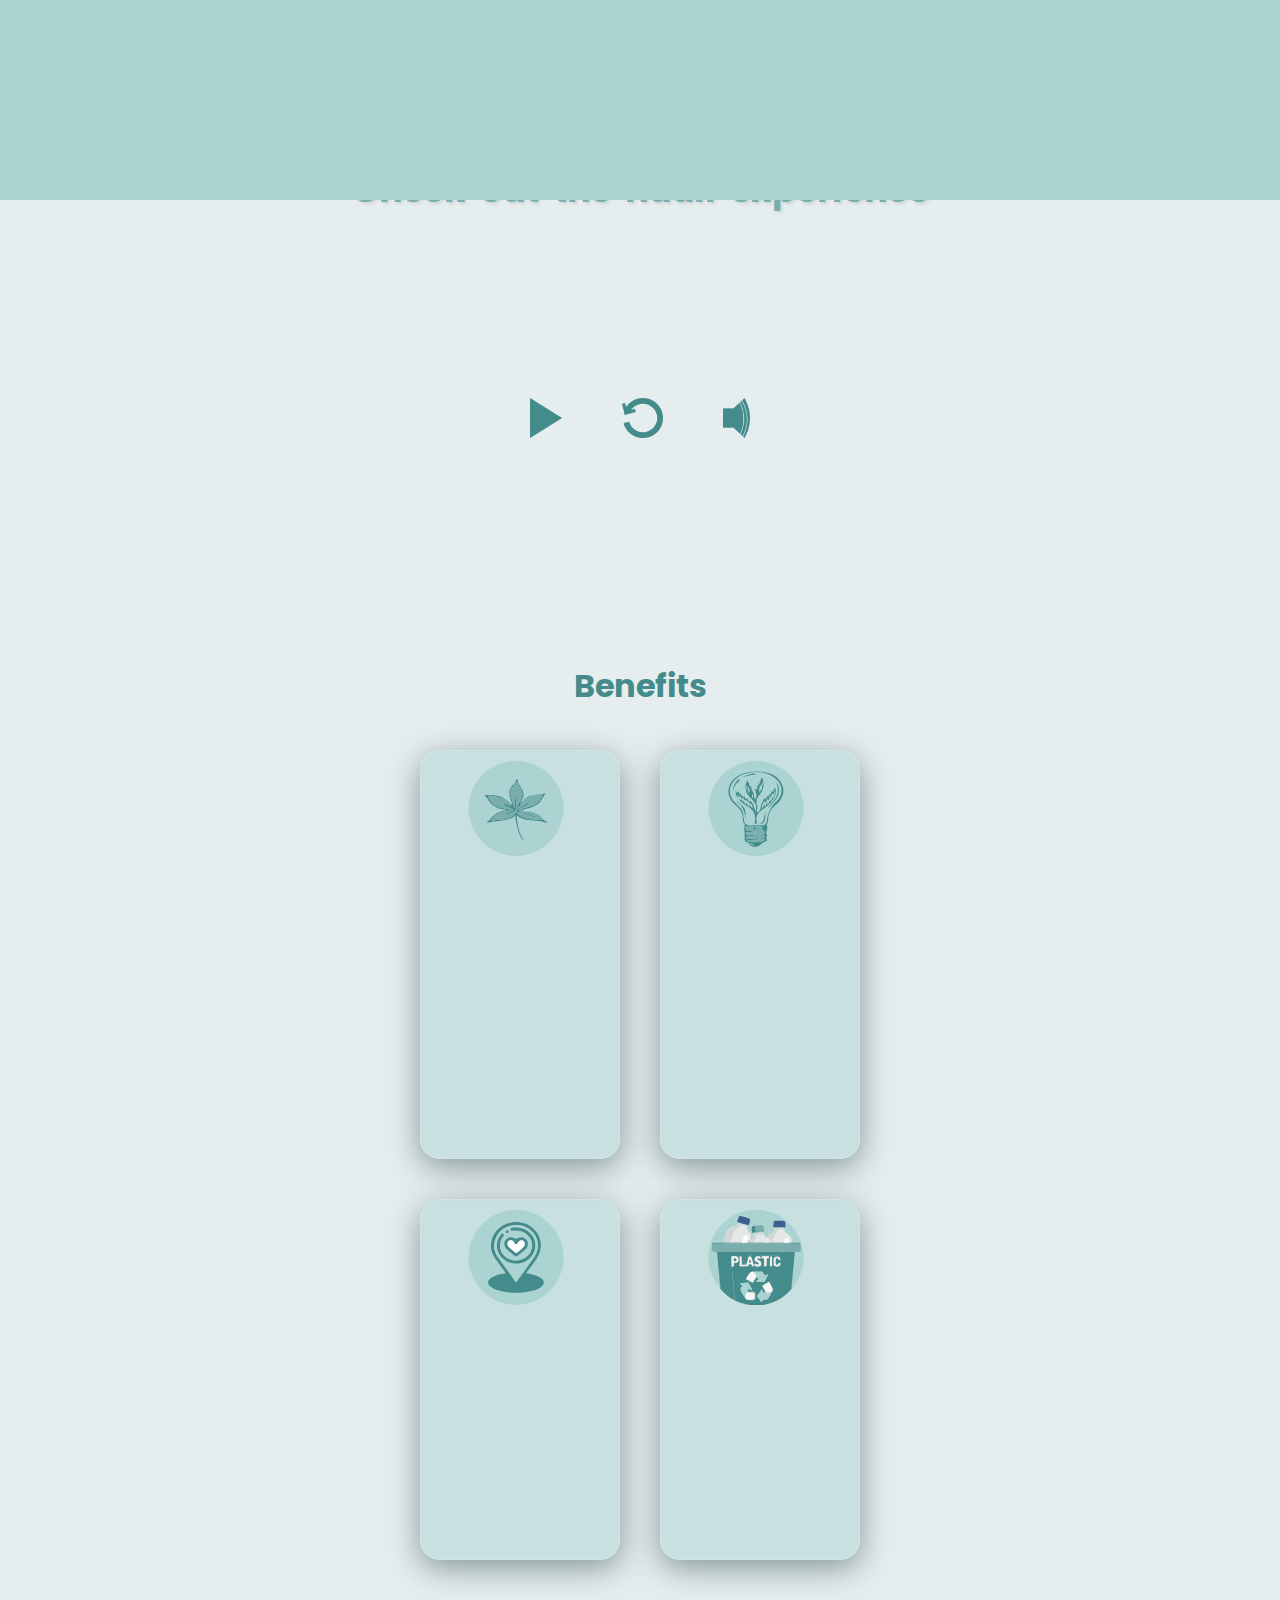
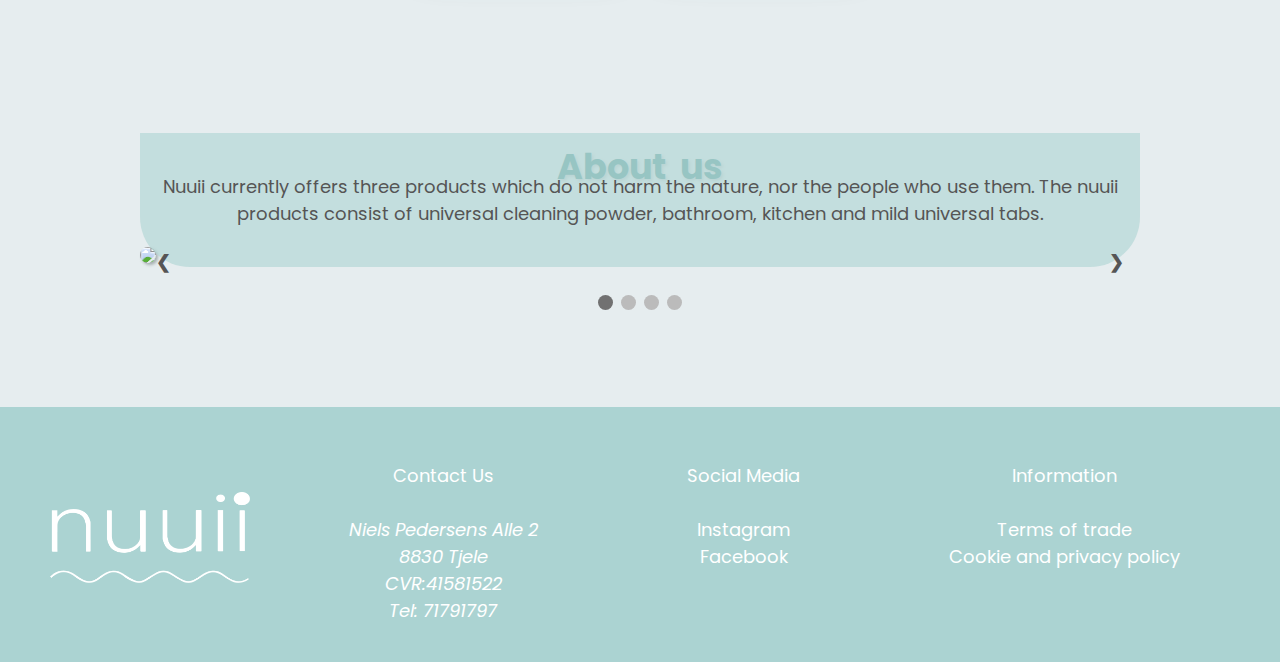
==== commit 4b6d6ed2: "Details" ====
--- a/Project2/index.html
+++ b/Project2/index.html
@@ -161,6 +161,8 @@
     
     <!---Valentina---->
     
+    <section class="flip-cards">
+    
     <h1 class="heading_benefits">Benefits</h1>
     <div class="benefits_container1">
         <div class="benefit_box">
@@ -191,6 +193,8 @@
                 <div class="textv">Avoids production of disposable plastic</div></div>
         </div>
     </div>
+    
+    </section>
 
 <!----Valentina----->
     <!------Ieva's Code------->
--- a/Project2/style.css
+++ b/Project2/style.css
@@ -360,10 +360,10 @@
 .page_footer {
     display: flex;
     flex-direction: row;
-    justify-content:space-around;
+    justify-content: space-around;
     height: 15rem;
     text-align: center;
-    background-color:#ABD3D2;
+    background-color: #ABD3D2;
     padding-top: 15px;
     margin-top: 20px;
 
@@ -591,13 +591,13 @@
 }
 
 .hide-slider {
-    
+
     background: #79AEAD;
     overflow: hidden;
 }
 
 .hide-slider span {
-    
+
     transform: translateY(100%);
     display: inline-block;
 }
@@ -607,6 +607,7 @@
 /*--------------------Kelly'sCode------------------------*/
 
 #about {
+    
     width: 100%;
     height: 80vh;
     box-sizing: border-box;
@@ -629,7 +630,7 @@
 }
 
 .benefits-text {
-    
+
     color: #B4C6DA;
     width: 100%;
     float: left;
@@ -680,34 +681,45 @@
 
 /*----Valentina's code----*/
 
+.flip-cards {
+    
+    align-items: center;
+    padding: 4rem 0rem 7rem 0rem;
+}
+
 .heading_benefits {
+
     text-align: center;
-   color: #448c8c;
+    color: #448c8c;
     font-size: 32px;
     margin-bottom: 20px;
-    
+
 }
 
 .benefits_container1 {
+    
     display: flex;
     flex-direction: row;
     margin-left: 400px;
     margin-right: 400px;
-   
+
+
 }
 
 .benefits_container2 {
+    
     display: flex;
     flex-direction: row;
     margin-left: 400px;
     margin-right: 400px;
     margin-bottom: 40px;
-   
+
 }
 
 .benefit_box {
+    
     background: rgba(172, 211, 210, 0.50);
-    box-shadow: 0 8px 32px 0 rgba(31, 38, 135, 0.37);
+    box-shadow: 0 8px 32px 0 rgba(90, 114, 114, .7);
     border-radius: 20px;
     border: 1px solid rgba(255, 255, 255, 0.18);
     transition: transform 1s;
@@ -715,14 +727,18 @@
     cursor: pointer;
     width: 50%;
     margin: 20px;
-    
-   
-}
+    align-items: center;
+
+
+}
+
 .benefit_box.is-flipped {
+    
     transform: rotateY(180deg);
 }
 
 .textv {
+    
     font-size: 32px;
     text-align: center;
     color: #448c8c;
@@ -730,20 +746,24 @@
 }
 
 .benefitsimage {
+    
     width: 100%;
     height: 100%;
+    
 
 }
 
 .card__face {
+    
     -webkit-backface-visibility: hidden;
     backface-visibility: hidden;
     overflow: hidden;
-    
+
 
 }
 
 .card__face--front {
+    
     display: flex;
     align-items: center;
     justify-content: center;
@@ -754,6 +774,6 @@
     align-items: center;
     display: flex;
     justify-content: center;
-     top: -180px;
-     color: #448c8c;
+    top: -180px;
+    color: #448c8c;
     position: relative;
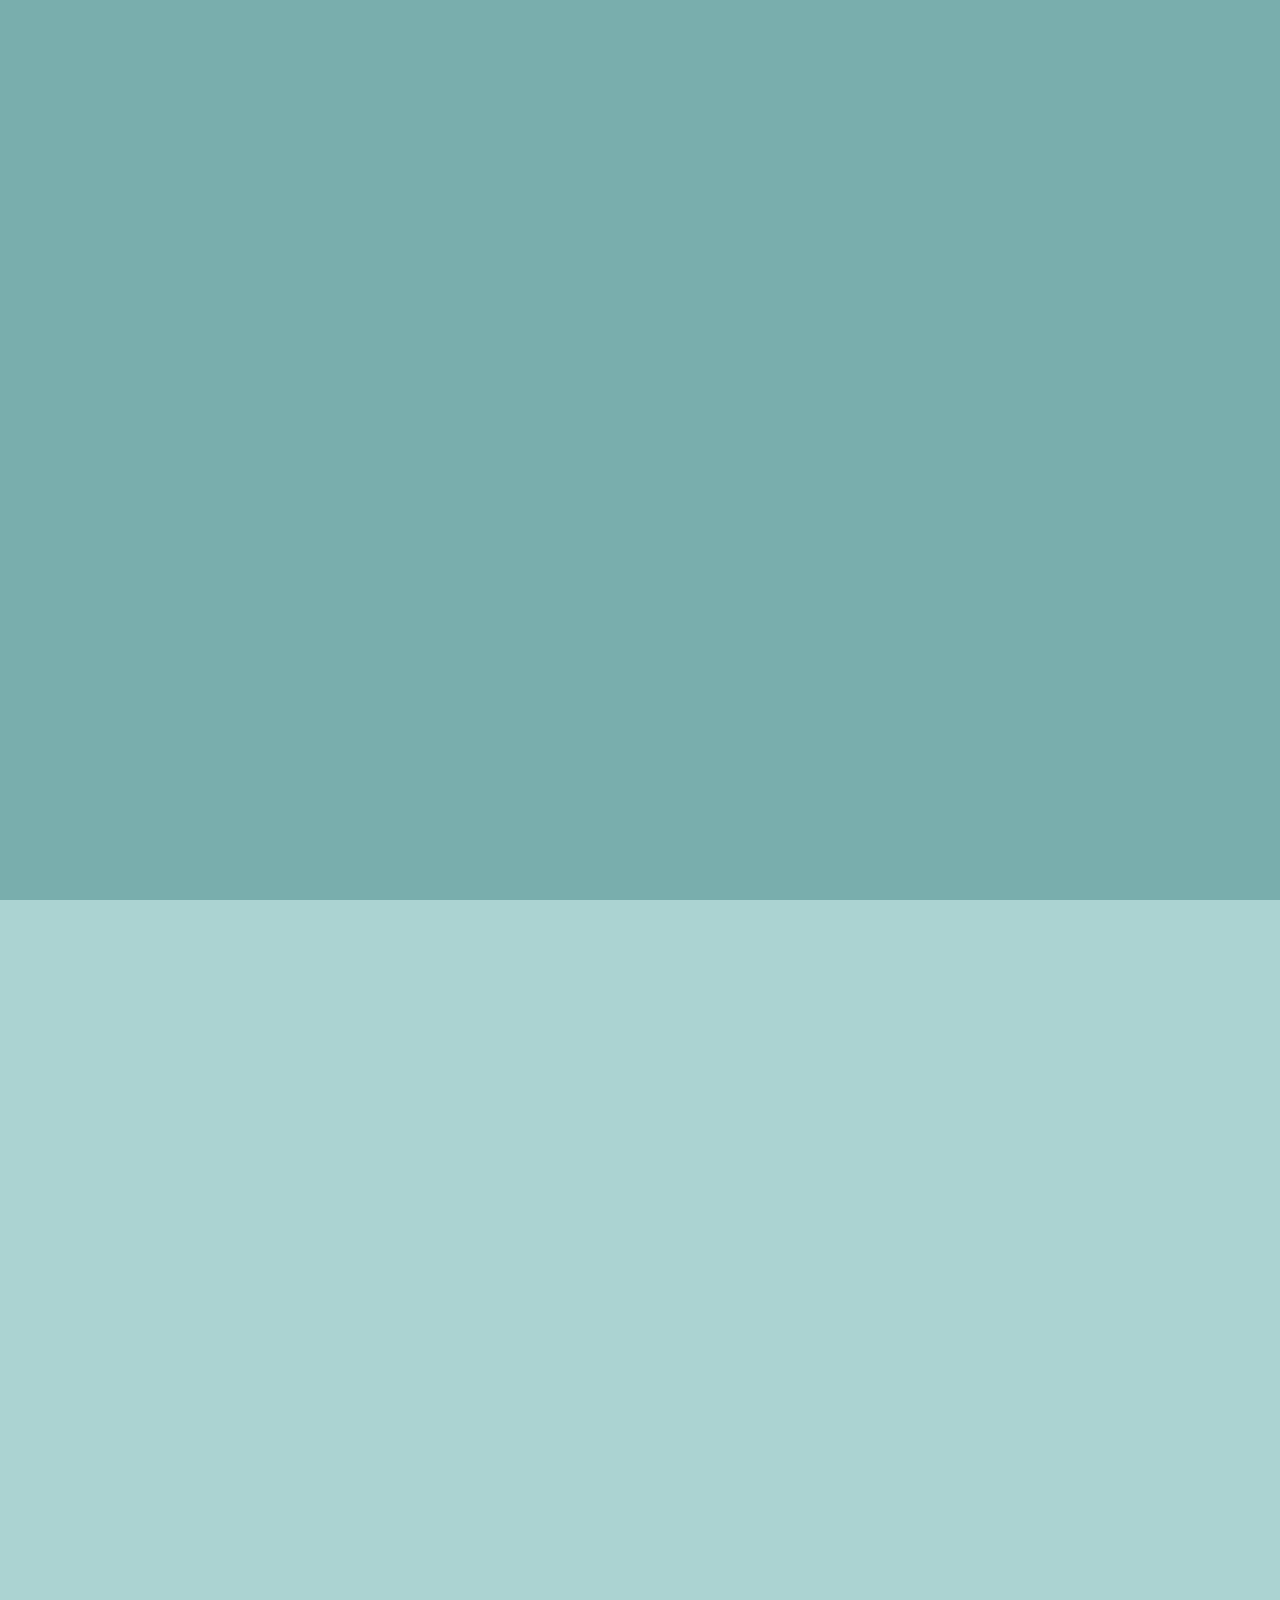
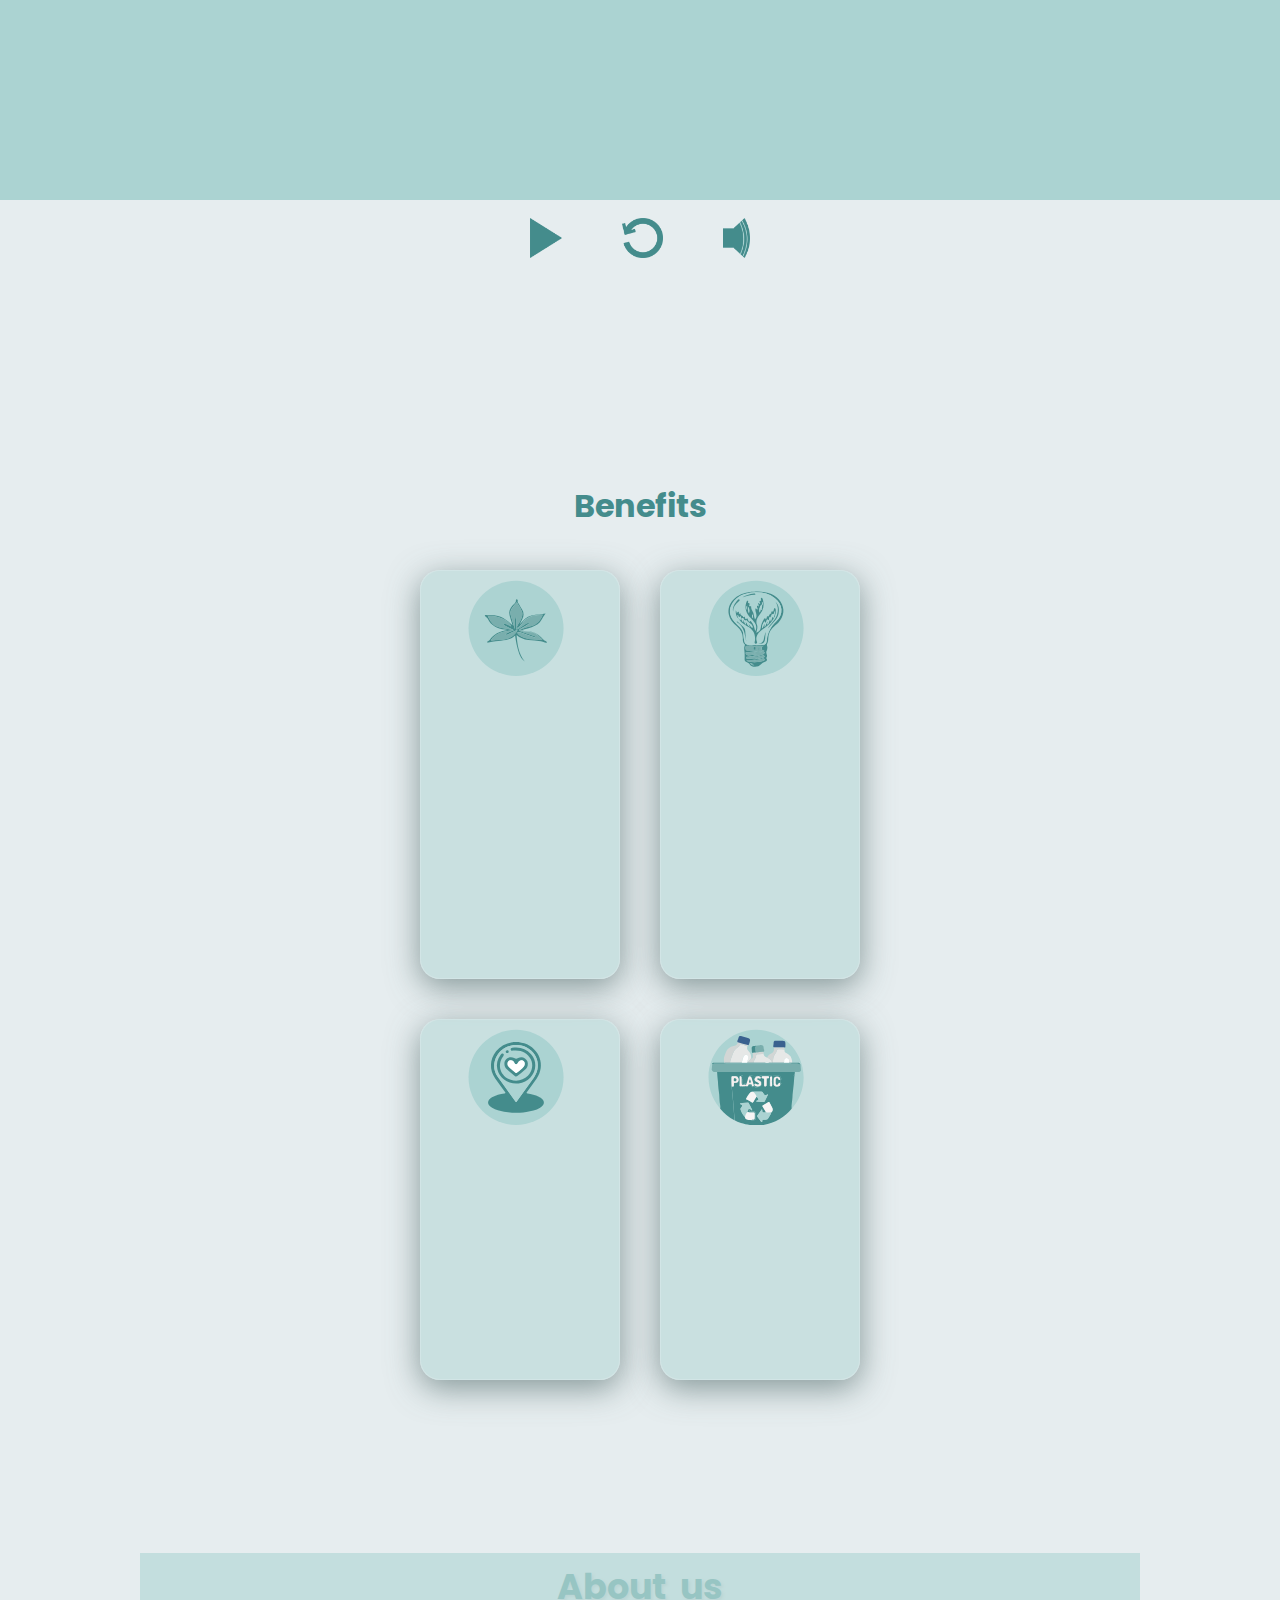
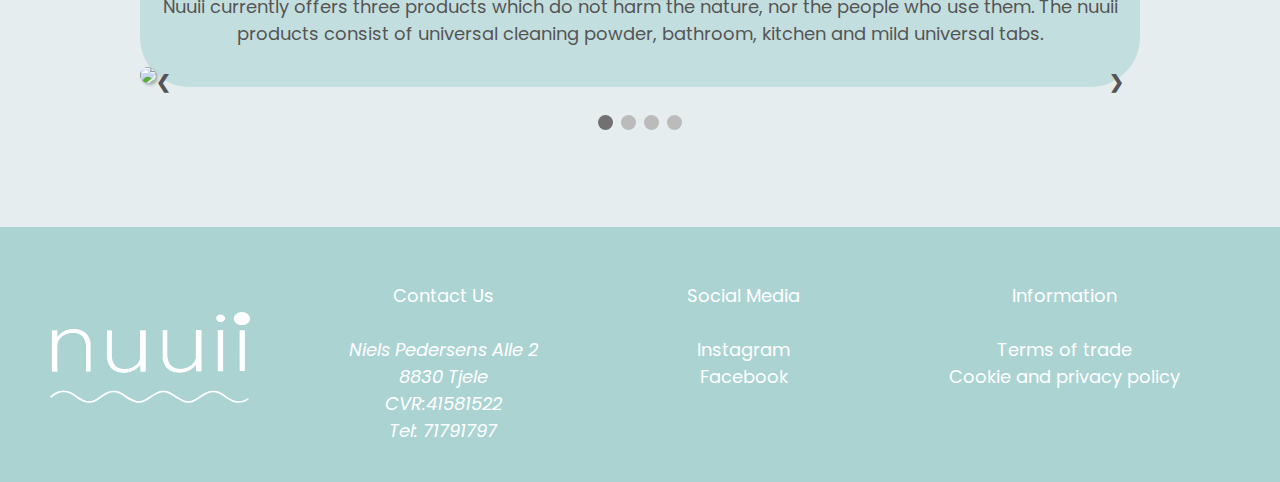
==== commit 33ca1475: "scroll" ====
--- a/Project2/index.html
+++ b/Project2/index.html
@@ -27,11 +27,11 @@
 
     <nav class="box">
 
-        <ul>
-
-            <li><a class="menu" href="">Benefits</a></li>
-            <li><a class="menu" href="">Product</a></li>
-            <li><a class="menu" href="">Our Video</a></li>
+        <ul class="list-box-nav">
+
+            <li class="list-nav-e"><a class="menu" href="#benefits-a">Benefits</a></li>
+            <li class="list-nav-e"><a class="menu" href="#products-a">Product</a></li>
+            <li class="list-nav-e"><a class="menu" href="#ourvideo-a">Our Video</a></li>
 
         </ul>
 
@@ -49,7 +49,7 @@
 
             <div class="button-banner">
 
-                <button class="button-hp">Explore now</button>
+                <button class="button-hp" href="#ourvideo-a">Explore now</button>
 
             </div>
 
@@ -87,7 +87,6 @@
         <div class="illustration-hp">
 
             <img class="landscape-hp" src="Media/Landscape.png">
-
             <img class="truck" src="Media/Truck.png">
             <img class="trees" src="Media/Trees.png">
             <img class="clouds" src="Media/Clouds.png">
@@ -100,47 +99,51 @@
 
     <script src="JS.js"></script>
 
-
     <!--------------------Kenia'sCode------------------------>
 
     <!--------------------Kelly'sCode------------------------>
 
     <section id="about">
+
         <div class="yoga-illustration">
+
             <img src="Media/Yogagirl-01.png" alt="yoga-illustration" style="width:1340px;height:650px;">
+
         </div>
 
         <div class="benefits-text">
 
             <h2>Competitor</h2>
-            
+
             <ul class="competitor">
-                <img src="Media/times-circle.png">&nbsp&nbsp&nbsp <li>Toxic to your lungs</li><br>
-                <img src="Media/times-circle.png">&nbsp&nbsp&nbsp<li>Damages the environment</li><br>
-                <img src="Media/times-circle.png">&nbsp&nbsp&nbsp<li>Wastes space in shipping</li><br>
-                <img src="Media/times-circle.png">&nbsp&nbsp&nbsp<li>Use of single use plastic</li>
+
+                <li>Toxic to your lungs</li><br>
+                <li>Damages the environment</li><br>
+                <li>Wastes space in shipping</li><br>
+                <li>Use of single use plastic</li>
+
             </ul>
 
             <h2>Nuuii</h2>
-            
+
             <ul class="benefits">
-               
-                <img src="Media/check-circle.png">&nbsp&nbsp&nbsp<li>No harmful / harsh chemicals</li><br>
-                 <img src="Media/check-circle.png">&nbsp&nbsp&nbsp<li>Allergy tested</li><br>
-                 <img src="Media/check-circle.png">&nbsp&nbsp&nbsp<li>Saves space in shipping, reducing co2</li><br>
-                 <img src="Media/check-circle.png">&nbsp&nbsp&nbsp<li>No single use plastic</li>
-                
+
+                <li>No harmful / harsh chemicals</li><br>
+                <li>Allergy tested</li><br>
+                <li>Saves space in shipping, reducing co2</li><br>
+                <li>No single use plastic</li>
+
             </ul>
 
         </div>
-        
+
     </section>
 
     <!--------------------Kelly'sCode------------------------>
 
     <!------Olga's Code----->
 
-    <section class="homepage">
+    <section id="ourvideo-a" class="homepage">
 
         <div class="ovid">
             <p class="o_text">Check out the nuuii experience</p>
@@ -158,48 +161,59 @@
     </section>
 
     <!------Olga's Code----->
-    
+
     <!---Valentina---->
-    
-    <section class="flip-cards">
-    
-    <h1 class="heading_benefits">Benefits</h1>
-    <div class="benefits_container1">
-        <div class="benefit_box">
-            <div class="card__face card__face--front">
-                
-                <img src="Media/leaffree.svg" alt="benefit1" class="benefitsimage"></div>
-            <div class="card__face card__face--back">
-                <div class="textv">Protects the nature</div></div>
-        </div>
-        <div class="benefit_box">
-            <div class="card__face card__face--front">
-                <img src="Media/lightbulb.svg" alt="benefit2" class="benefitsimage"></div>
-            <div class="card__face card__face--back"><div class="textv">
-                Inspires other industries on how to rethink products</div></div>
-        </div>
-        
-        
-    </div>
-    <div class="benefits_container2">
-        <div class="benefit_box">
-            <div class="card__face card__face--front">
-                <img src="Media/location.svg" alt="benefit3" class="benefitsimage"></div><div class="card__face card__face--back"><div class="textv">Supports local businesses</div></div>
-        </div>
-        <div class="benefit_box">
-            <div class="card__face card__face--front">
-                <img src="Media/plastic.svg" alt="benefit4" class="benefitsimage"></div>
-            <div class="card__face card__face--back">
-                <div class="textv">Avoids production of disposable plastic</div></div>
-        </div>
-    </div>
-    
+
+    <section class="flip-cards" id="benefits-a">
+
+        <h1 class="heading_benefits">Benefits</h1>
+        <div class="benefits_container1">
+            <div class="benefit_box">
+                <div class="card__face card__face--front">
+
+                    <img src="Media/leaffree.svg" alt="benefit1" class="benefitsimage">
+                </div>
+                <div class="card__face card__face--back">
+                    <div class="textv">Protects the nature</div>
+                </div>
+            </div>
+            <div class="benefit_box">
+                <div class="card__face card__face--front">
+                    <img src="Media/lightbulb.svg" alt="benefit2" class="benefitsimage">
+                </div>
+                <div class="card__face card__face--back">
+                    <div class="textv">
+                        Inspires other industries on how to rethink products</div>
+                </div>
+            </div>
+
+
+        </div>
+        <div class="benefits_container2">
+            <div class="benefit_box">
+                <div class="card__face card__face--front">
+                    <img src="Media/location.svg" alt="benefit3" class="benefitsimage">
+                </div>
+                <div class="card__face card__face--back">
+                    <div class="textv">Supports local businesses</div>
+                </div>
+            </div>
+            <div class="benefit_box">
+                <div class="card__face card__face--front">
+                    <img src="Media/plastic.svg" alt="benefit4" class="benefitsimage">
+                </div>
+                <div class="card__face card__face--back">
+                    <div class="textv">Avoids production of disposable plastic</div>
+                </div>
+            </div>
+        </div>
+
     </section>
 
-<!----Valentina----->
+    <!----Valentina----->
     <!------Ieva's Code------->
 
-    <h1 class="i_heading"> About us</h1>
+    <h1 class="i_heading" id="products-a"> About us</h1>
 
     <div class="slideshow-container">
 
@@ -239,13 +253,13 @@
         <span class="dot" onclick="currentSlide(4)"></span>
     </div>
 
-   <footer class="page_footer">
+    <footer class="page_footer">
         <div class="footer_card">
 
             <img class="footer_logo" src="Media/logonuuiiwhite.png">
 
-            
-           
+
+
         </div>
 
 
@@ -254,7 +268,7 @@
             <p> Contact Us</p> <br>
             <address>
                 Niels Pedersens Alle 2<br>
-               8830 Tjele<br>
+                8830 Tjele<br>
                 CVR:41581522 <br>
                 Tel: 71791797
             </address>
@@ -267,16 +281,16 @@
             <p class="footer_card_heading"> Social Media</p><br>
             <a href="https://www.instagram.com/nuuiidk/" class="footer_link"> Instagram </a> <br>
             <a href="https://www.facebook.com/nuuiidk-104253007922803" class="footer_link"> Facebook </a><br>
-          
-        </div>
-    
-    <div class="footer_card footer_card_extra">
+
+        </div>
+
+        <div class="footer_card footer_card_extra">
             <p class="footer_card_heading"> Information</p><br>
             <a href="https://nuuii.dk/handelsbetingelser/?fbclid=IwAR3FvXA_qABhK6KCgofdO5GJLBLH6RFBMvuGz9kYbUee5XXHCWt2GOiR4oM" class="footer_link"> Terms of trade </a> <br>
             <a href="https://nuuii.dk/cookie-og-privatlivspolitik/" class="footer_link"> Cookie and privacy policy </a><br>
-          
-        </div>
-       
+
+        </div>
+
 
     </footer>
 
@@ -288,7 +302,7 @@
     <script src="JS.js"></script>
 
     <script src="JSvid.js"></script>
-    
+
     <script src="main.js"></script>
 
     <!--    Ieva's code-->
--- a/Project2/style.css
+++ b/Project2/style.css
@@ -5,6 +5,11 @@
 }
 
 /*--------------------Kenia'sCode------------------------*/
+
+html {
+    
+    scroll-behavior: smooth;
+}
 
 body {
 
@@ -24,13 +29,13 @@
     font-weight: 400;
 }
 
-ul {
+.list-box-nav {
 
     list-style: none;
 
 }
 
-li {
+.list-nav-e {
 
     display: inline-block;
     margin: 30px;
@@ -43,6 +48,7 @@
     color: #79AEAD;
     position: relative;
     left: 1040px;
+    z-index: 5000;
 }
 
 nav .logo {
@@ -609,7 +615,7 @@
 #about {
     
     width: 100%;
-    height: 80vh;
+    height: 60vh;
     box-sizing: border-box;
     display: flex;
     align-items: center;
@@ -643,8 +649,9 @@
     font-family: 'Poppins', sans-serif;
     font-size: 34px;
     color: #133B70;
-    padding: 0px;
+    padding: 60px 0px 0px 0px;
     margin-left: 0px;
+    
 }
 
 .benefits-text li {
@@ -653,15 +660,23 @@
     color: #448C8C;
     margin-left: 0px;
     font-size: 20px;
-}
-
-ul .competitor {
-    list-style-image: url("Media/times-circle.png");
-}
-
-ul .benefits {
-    list-style-image: url("Media/check-circle.png");
-}
+    list-style: none;
+    
+    
+}
+
+.competitor li {
+    
+    list-style-image: url(Media/times-circle.png);
+
+}
+
+.benefits li {
+    
+    list-style-image: url(Media/check-circle.png);
+}
+
+
 
 /*--------------------Kelly'sCode------------------------*/
 
